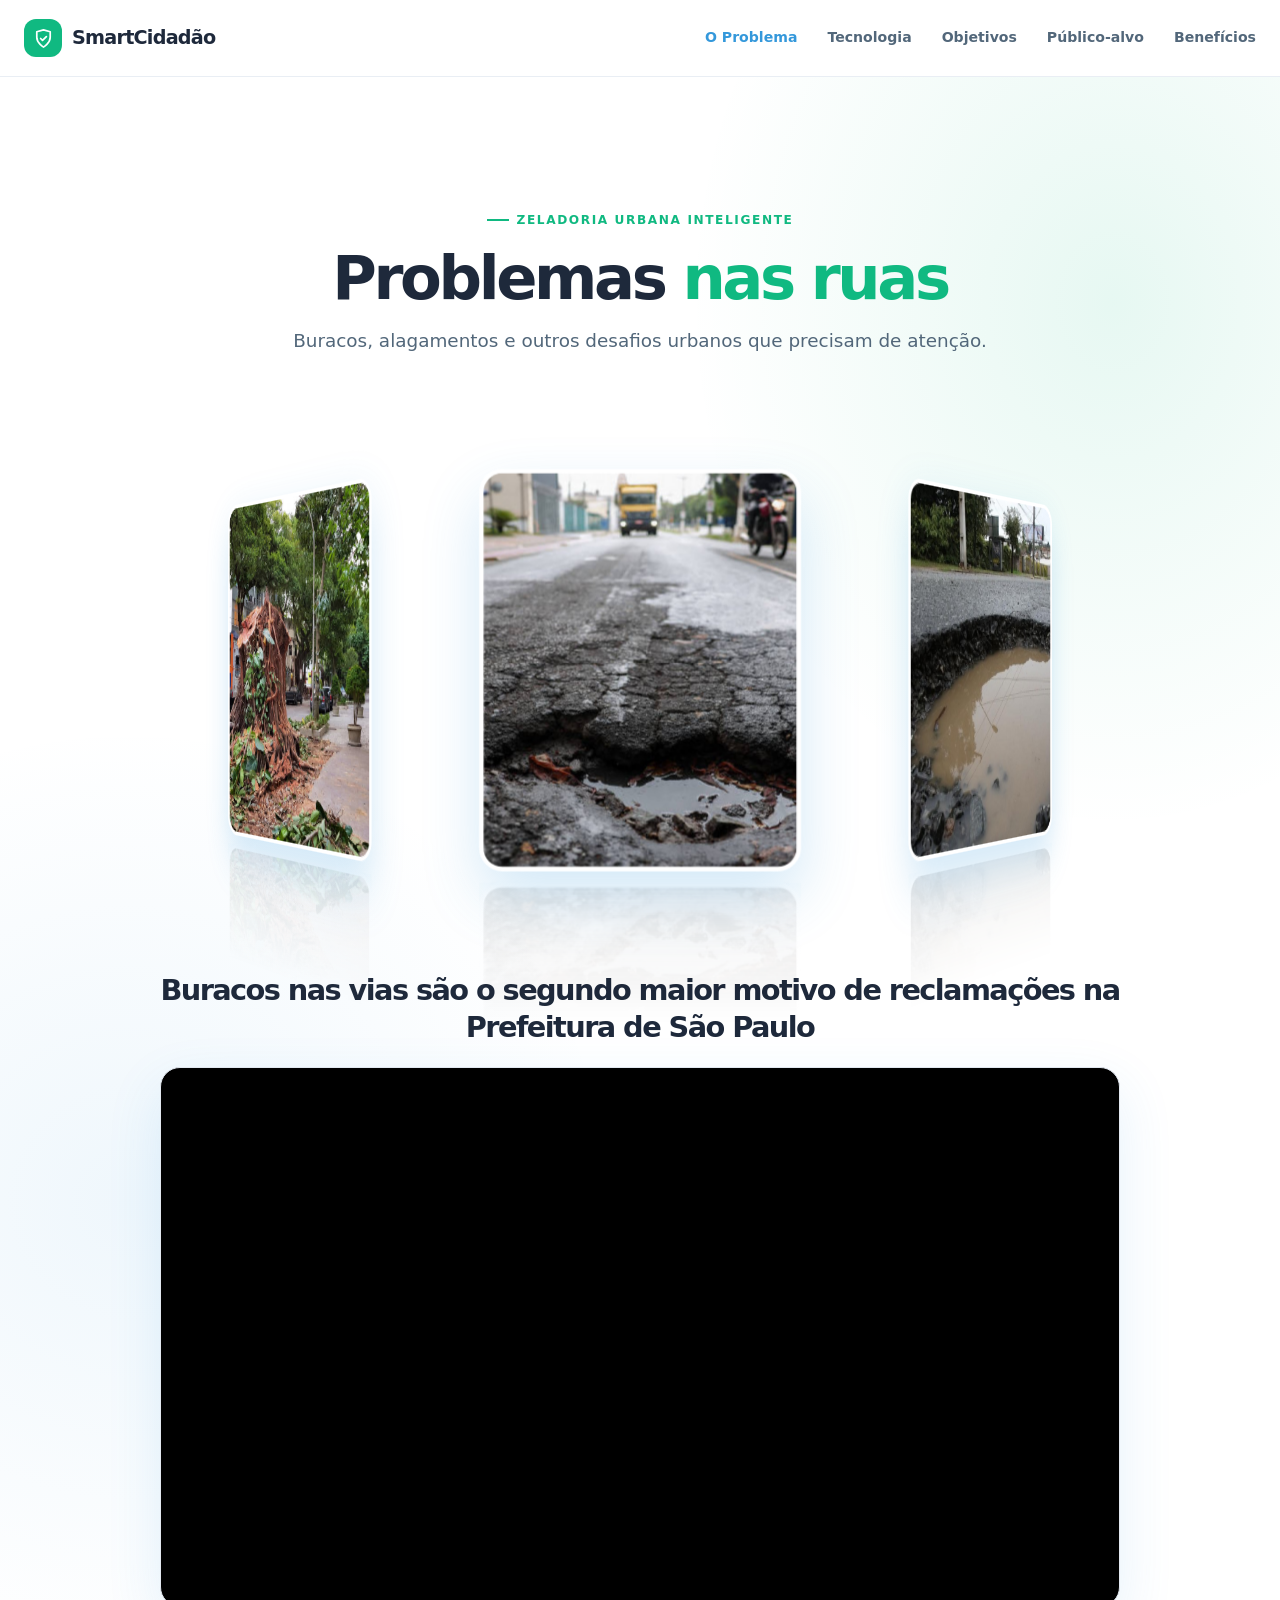
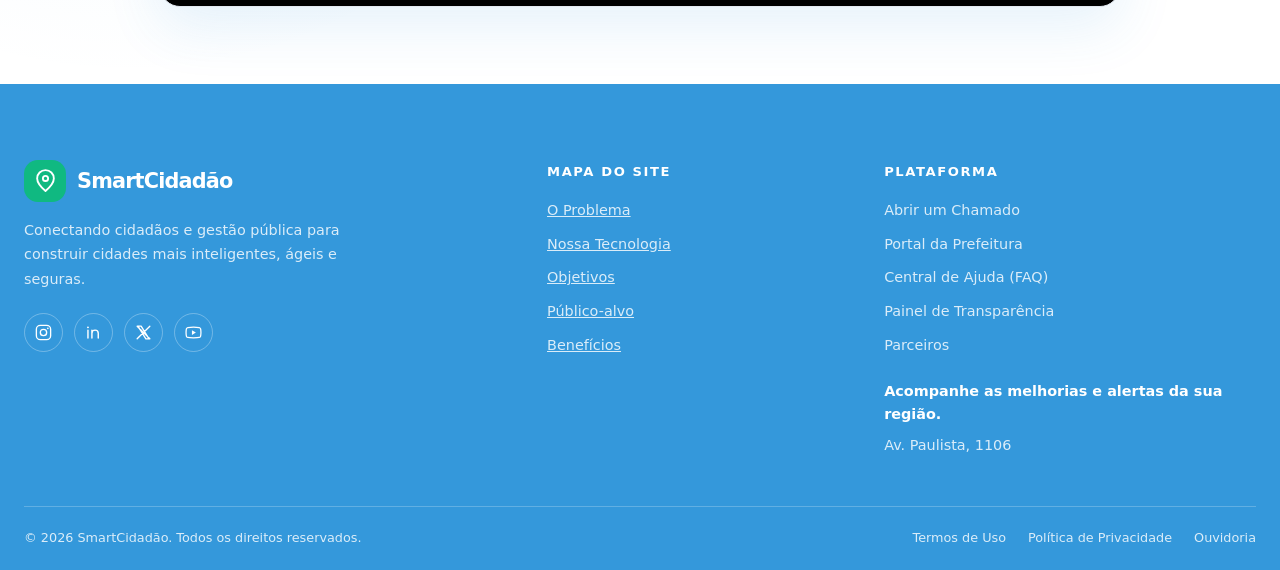
==== index.html @ c47a5353 "Prototipo inicial" ====
<!doctype html>
<html lang="pt-BR">
<head>
  <meta charset="UTF-8">
  <meta name="viewport" content="width=device-width, initial-scale=1.0">
  <title>SmartCidadão</title>
  <link rel="stylesheet" href="styles.css">
</head>
<body>

  <header class="site-header" id="top">
    <div class="container header-inner">
      <a class="brand" href="index.html">
        <span class="brand-mark" aria-hidden="true">
          <svg viewBox="0 0 24 24" fill="none">
            <path d="M12 21s7-4.1 7-10.2V5l-7-2-7 2v5.8C5 16.9 12 21 12 21Z" stroke="currentColor" stroke-width="1.8" stroke-linejoin="round"/>
            <path d="m9 12 2 2 4-4" stroke="currentColor" stroke-width="1.8" stroke-linecap="round" stroke-linejoin="round"/>
          </svg>
        </span>
        SmartCidadão
      </a>

      <nav class="main-nav" aria-label="Navegação principal">
        <a href="index.html" aria-current="page">O Problema</a>
        <a href="tecnologia.html">Tecnologia</a>
        <a href="objetivos.html">Objetivos</a>
        <a href="publico.html">Público-alvo</a>
        <a href="beneficios.html">Benefícios</a>
      </nav>
    </div>
  </header>

  <main>
    <section class="problem-section" id="problema" aria-labelledby="problem-title">
      <div class="container">

        <div class="problem-intro">
          <span class="eyebrow">Zeladoria urbana inteligente</span>
          <h1 id="problem-title">Problemas <span>nas ruas</span></h1>
          <p>Buracos, alagamentos e outros desafios urbanos que precisam de atenção.</p>
        </div>

        <div class="carousel-scene" role="region" aria-label="Carrossel de imagens de problemas urbanos">
          <div class="carousel" id="carousel-track"></div>
        </div>

        <section class="video-section" aria-labelledby="video-title">
          <h2 id="video-title">Buracos nas vias são o segundo maior motivo de reclamações na Prefeitura de São Paulo</h2>
          <div class="video-frame">
            <iframe
              src="https://www.youtube.com/embed/xuNWPSJtjss"
              title="Buracos nas vias são o segundo maior motivo de reclamações na Prefeitura de São Paulo"
              loading="lazy"
              allowfullscreen>
            </iframe>
          </div>
        </section>

      </div>
    </section>
  </main>

  <footer class="site-footer">
    <div class="container footer-container">
      <div class="footer-main">
        <section class="footer-brand" aria-labelledby="footer-brand-title">
          <div class="footer-logo" id="footer-brand-title">
            <span class="footer-logo-mark" aria-hidden="true">
              <svg viewBox="0 0 24 24" fill="none">
                <path d="M20 10c0 5.2-8 12-8 12S4 15.2 4 10a8 8 0 1 1 16 0Z" stroke="currentColor" stroke-width="1.8" stroke-linejoin="round"/>
                <circle cx="12" cy="10" r="2.5" stroke="currentColor" stroke-width="1.8"/>
              </svg>
            </span>
            <span>SmartCidadão</span>
          </div>
          <p>Conectando cidadãos e gestão pública para construir cidades mais inteligentes, ágeis e seguras.</p>
          <div class="social-links" aria-label="Redes sociais">
            <span class="social-icon" role="img" aria-label="Instagram">
              <svg viewBox="0 0 24 24" fill="none" aria-hidden="true">
                <rect x="3" y="3" width="18" height="18" rx="5" stroke="currentColor" stroke-width="1.7"/>
                <circle cx="12" cy="12" r="4" stroke="currentColor" stroke-width="1.7"/>
                <circle cx="17.5" cy="6.8" r="1" fill="currentColor"/>
              </svg>
            </span>
            <span class="social-icon" role="img" aria-label="LinkedIn">
              <svg viewBox="0 0 24 24" fill="none" aria-hidden="true">
                <path d="M5 9v10M5 5.5v.1M10 19v-6a4 4 0 0 1 8 0v6M10 9v10" stroke="currentColor" stroke-width="1.8" stroke-linecap="round"/>
                <circle cx="5" cy="5.5" r="1" fill="currentColor"/>
              </svg>
            </span>
            <span class="social-icon" role="img" aria-label="X">
              <svg viewBox="0 0 24 24" fill="none" aria-hidden="true">
                <path d="m4 4 16 16M20 4 4 20m1-16h4l10 16h-4L5 4Z" stroke="currentColor" stroke-width="1.7" stroke-linecap="round" stroke-linejoin="round"/>
              </svg>
            </span>
            <span class="social-icon" role="img" aria-label="YouTube">
              <svg viewBox="0 0 24 24" fill="none" aria-hidden="true">
                <path d="M21 7.5a2.5 2.5 0 0 0-1.8-1.8C17.6 5.3 12 5.3 12 5.3s-5.6 0-7.2.4A2.5 2.5 0 0 0 3 7.5a26 26 0 0 0-.4 4.5 26 26 0 0 0 .4 4.5 2.5 2.5 0 0 0 1.8 1.8c1.6.4 7.2.4 7.2.4s5.6 0 7.2-.4a2.5 2.5 0 0 0 1.8-1.8 26 26 0 0 0 .4-4.5 26 26 0 0 0-.4-4.5Z" stroke="currentColor" stroke-width="1.6" stroke-linejoin="round"/>
                <path d="m10 9 5 3-5 3V9Z" fill="currentColor"/>
              </svg>
            </span>
          </div>
        </section>

        <section class="footer-column" aria-labelledby="footer-map-title">
          <h2 id="footer-map-title">Mapa do site</h2>
          <ul>
            <li><a href="index.html#problema">O Problema</a></li>
            <li><a href="tecnologia.html">Nossa Tecnologia</a></li>
            <li><a href="objetivos.html">Objetivos</a></li>
            <li><a href="publico.html">Público-alvo</a></li>
            <li><a href="beneficios.html">Benefícios</a></li>
          </ul>
        </section>

        <section class="footer-column footer-resources" aria-labelledby="footer-platform-title">
          <h2 id="footer-platform-title">Plataforma</h2>
          <ul>
            <li>Abrir um Chamado</li>
            <li>Portal da Prefeitura</li>
            <li>Central de Ajuda (FAQ)</li>
            <li>Painel de Transparência</li>
            <li>Parceiros</li>
          </ul>
          <p class="footer-newsletter">Acompanhe as melhorias e alertas da sua região.</p>
          <p class="footer-address">Av. Paulista, 1106</p>
        </section>
      </div>

      <div class="footer-bottom">
        <p>© 2026 SmartCidadão. Todos os direitos reservados.</p>
        <div class="footer-legal" aria-label="Informações legais">
          <span>Termos de Uso</span>
          <span>Política de Privacidade</span>
          <span>Ouvidoria</span>
        </div>
      </div>
    </div>
  </footer>

  <script src="script.js" defer></script>
</body>
</html>
---- styles.css ----
:root {
  color-scheme: light;
  --ink: #1e293b;
  --muted: #52677a;
  --primary: #3498db;
  --primary-soft: #f8fafc;
  --accent: #10b981;
  --line: #e2e8f0;
  --white: #ffffff;
  --shadow: 0 20px 55px rgb(52 152 219 / 12%);
  --radius: 24px;
  font-family: Inter, ui-sans-serif, system-ui, -apple-system, BlinkMacSystemFont, "Segoe UI", sans-serif;
  scroll-behavior: smooth;
}

* { box-sizing: border-box; }

body {
  margin: 0;
  background: var(--white);
  color: var(--ink);
  line-height: 1.65;
}

a { color: inherit; }

.container {
  width: min(1280px, calc(100% - 48px));
  margin-inline: auto;
}

/* ---------- Header ---------- */

.site-header {
  position: sticky;
  z-index: 5;
  top: 0;
  border-bottom: 1px solid rgb(226 232 240 / 75%);
  background: rgb(255 255 255 / 92%);
  backdrop-filter: blur(14px);
}

.header-inner {
  min-height: 76px;
  display: flex;
  align-items: center;
  justify-content: space-between;
  gap: 24px;
}

.brand {
  display: inline-flex;
  align-items: center;
  gap: 10px;
  color: var(--ink);
  font-size: 1.2rem;
  font-weight: 800;
  letter-spacing: -.04em;
  text-decoration: none;
}

.brand-mark {
  display: grid;
  width: 38px;
  height: 38px;
  place-items: center;
  border-radius: 12px;
  background: #10b981;
  color: var(--white);
}

.brand-mark svg { width: 23px; height: 23px; }

.main-nav {
  display: flex;
  align-items: center;
  gap: clamp(14px, 2.4vw, 30px);
}

.main-nav a {
  color: var(--muted);
  font-size: .88rem;
  font-weight: 650;
  text-decoration: none;
  transition: color .2s ease;
}

.main-nav a:hover,
.main-nav a:focus-visible { color: var(--accent); }

.main-nav a[aria-current="page"] { color: var(--primary); }

main section { scroll-margin-top: 92px; }

/* ---------- Seção: O Problema ---------- */

.problem-section {
  padding: clamp(72px, 10vw, 126px) 0 clamp(48px, 6vw, 80px);
  overflow: hidden;
  background:
    radial-gradient(ellipse at 87% 14%, rgb(16 185 129 / 10%), transparent 27%),
    radial-gradient(ellipse at 10% 70%, rgb(52 152 219 / 8%), transparent 30%),
    var(--white);
}

.problem-intro {
  max-width: 760px;
  margin: 0 auto clamp(30px, 5vw, 54px);
  text-align: center;
}

.problem-intro .eyebrow { justify-content: center; }

.problem-intro h1 { margin-bottom: 14px; }

.problem-intro p {
  margin: 0;
  color: var(--muted);
  font-size: clamp(1rem, 2vw, 1.15rem);
}

.eyebrow {
  display: inline-flex;
  align-items: center;
  gap: 8px;
  margin: 0 0 16px;
  color: var(--accent);
  font-size: .76rem;
  font-weight: 800;
  letter-spacing: .13em;
  text-transform: uppercase;
}

.eyebrow::before {
  width: 22px;
  height: 2px;
  background: currentColor;
  content: "";
}

h1, h2, p { margin-top: 0; }

h1, h2 {
  margin-bottom: 18px;
  font-size: clamp(2.2rem, 5vw, 3.8rem);
  line-height: 1.08;
  letter-spacing: -.055em;
}

h1 span { color: var(--accent); }

.section-copy {
  max-width: 470px;
  color: var(--muted);
  font-size: 1.04rem;
}

.section-copy p { margin-bottom: 15px; }
.section-copy p:last-child { margin-bottom: 0; }

/* ---------- Carrossel 3D ---------- */

.carousel-scene {
  --carousel-radius: clamp(112px, 30vw, 380px);
  position: relative;
  width: min(100%, 1200px);
  height: clamp(330px, 48vw, 520px);
  margin-inline: auto;
  perspective: 1200px;
}

.carousel {
  position: absolute;
  inset: 0;
  transform-style: preserve-3d;
  animation: rotate-carousel 32s infinite linear;
}

.carousel-image {
  position: absolute;
  top: 50%;
  left: 50%;
  width: clamp(135px, 21vw, 220px);
  aspect-ratio: 4 / 5;
  border: 3px solid var(--white);
  border-radius: 16px;
  background: var(--primary-soft);
  box-shadow: 0 18px 40px rgb(52 152 219 / 22%);
  object-fit: cover;
  transform: translate(-50%, -50%) rotateY(var(--angle)) translateZ(var(--carousel-radius));
  backface-visibility: hidden;
  -webkit-box-reflect: below 8px linear-gradient(transparent 65%, rgb(52 152 219 / 12%));
}

@keyframes rotate-carousel {
  from { transform: rotateY(0deg); }
  to { transform: rotateY(360deg); }
}

.carousel-controls {
  display: flex;
  align-items: center;
  justify-content: space-between;
  gap: 14px;
  padding: 14px 5px 2px;
}

.carousel-controls button {
  display: inline-flex;
  min-height: 44px;
  align-items: center;
  justify-content: center;
  gap: 8px;
  padding: 9px 14px;
  border: 1px solid var(--line);
  border-radius: 12px;
  background: var(--white);
  color: var(--ink);
  cursor: pointer;
  font: inherit;
  font-size: .88rem;
  font-weight: 700;
  transition: border-color .2s ease, background .2s ease, transform .2s ease;
}

.carousel-controls button:hover {
  transform: translateY(-1px);
  border-color: var(--accent);
  background: var(--primary-soft);
}

.carousel-controls button:focus-visible,
a:focus-visible {
  outline: 3px solid var(--accent);
  outline-offset: 3px;
}

.carousel-controls svg { width: 18px; height: 18px; }

.slide-count {
  color: var(--muted);
  font-size: .85rem;
  font-variant-numeric: tabular-nums;
}

/* ---------- Vídeo ---------- */

.video-section {
  width: min(100%, 960px);
  margin: clamp(18px, 4vw, 42px) auto 0;
}

.video-section h2 {
  margin-bottom: 20px;
  font-size: clamp(1.25rem, 2.8vw, 1.8rem);
  line-height: 1.3;
  text-align: center;
}

.video-frame {
  overflow: hidden;
  border: 1px solid var(--line);
  border-radius: 20px;
  background: #000;
  box-shadow: var(--shadow);
  aspect-ratio: 16 / 9;
}

.video-frame iframe {
  display: block;
  width: 100%;
  height: 100%;
  border: 0;
}

/* ---------- Seções de conteúdo ---------- */

.content-section {
  padding: clamp(76px, 9vw, 112px) 0;
}

.content-section.soft { background: var(--primary-soft); }

.section-layout {
  display: grid;
  grid-template-columns: 170px minmax(0, 1fr);
  align-items: center;
  gap: clamp(30px, 7vw, 88px);
  max-width: 930px;
  margin-inline: auto;
}

.section-icon {
  display: grid;
  width: 132px;
  height: 132px;
  place-items: center;
  border: 1px solid rgb(52 152 219 / 15%);
  border-radius: 36px;
  background: rgb(255 255 255 / 82%);
  color: var(--primary);
  box-shadow: 0 14px 35px rgb(52 152 219 / 8%);
}

.soft .section-icon { background: var(--white); }

.section-icon svg { width: 58px; height: 58px; }

.content-section h1,
.content-section h2 {
  margin-bottom: 14px;
  font-size: clamp(1.9rem, 4vw, 2.8rem);
}

.content-section .section-copy { max-width: 690px; }

.tech-list {
  display: flex;
  flex-wrap: wrap;
  gap: 10px;
  margin-top: 23px;
}

.tech-item {
  display: inline-flex;
  align-items: center;
  gap: 9px;
  padding: 8px 13px;
  border: 1px solid rgb(52 152 219 / 15%);
  border-radius: 999px;
  background: rgb(248 250 252 / 90%);
  color: var(--ink);
  font-size: .86rem;
  font-weight: 700;
}

.tech-item svg { width: 19px; height: 19px; color: var(--accent); }

/* ---------- Rodapé ---------- */

.site-footer {
  padding: clamp(48px, 7vw, 76px) 0 22px;
  background: var(--primary);
  color: rgb(255 255 255 / 82%);
  font-size: .9rem;
}

.footer-main {
  display: grid;
  grid-template-columns: minmax(0, 1.2fr) minmax(140px, .7fr) minmax(220px, 1fr);
  gap: clamp(32px, 6vw, 84px);
  padding-bottom: 48px;
}

.footer-logo {
  display: inline-flex;
  align-items: center;
  gap: 11px;
  margin-bottom: 16px;
  color: var(--white);
  font-size: 1.3rem;
  font-weight: 800;
  letter-spacing: -.04em;
  text-decoration: none;
}

.footer-logo-mark {
  display: grid;
  width: 42px;
  height: 42px;
  place-items: center;
  border-radius: 14px;
  background: var(--accent);
  color: var(--white);
}

.footer-logo-mark svg { width: 25px; height: 25px; }

.footer-brand > p {
  max-width: 340px;
  margin-bottom: 22px;
  line-height: 1.7;
}

.social-links {
  display: flex;
  align-items: center;
  gap: 11px;
}

.social-icon {
  display: grid;
  width: 39px;
  height: 39px;
  place-items: center;
  border: 1px solid rgb(255 255 255 / 30%);
  border-radius: 50%;
  color: var(--white);
}

.social-icon svg { width: 19px; height: 19px; }

.footer-column h2 {
  margin: 5px 0 20px;
  color: var(--white);
  font-size: .82rem;
  font-weight: 800;
  letter-spacing: .12em;
  text-transform: uppercase;
}

.footer-column ul {
  display: grid;
  gap: 10px;
  margin: 0;
  padding: 0;
  list-style: none;
}

.footer-column li { color: inherit; }

.footer-newsletter {
  margin: 22px 0 7px;
  color: var(--white);
  font-weight: 650;
}

.footer-address {
  margin-top: 5px;
  margin-bottom: 0;
  color: rgb(255 255 255 / 82%);
}

.footer-bottom {
  display: flex;
  align-items: center;
  justify-content: space-between;
  gap: 20px;
  padding-top: 20px;
  border-top: 1px solid rgb(255 255 255 / 22%);
  font-size: .8rem;
}

.footer-bottom p { margin: 0; }

.footer-legal {
  display: flex;
  flex-wrap: wrap;
  gap: 10px 22px;
}

/* ---------- Responsivo ---------- */

@media (max-width: 760px) {
  .container { width: min(100% - 36px, 560px); }
  .header-inner { min-height: 68px; }
  .main-nav { gap: 13px; overflow-x: auto; }
  .main-nav a { font-size: .76rem; white-space: nowrap; }
  .problem-section { padding-top: 72px; }
  .section-layout { grid-template-columns: 1fr; gap: 23px; }
  .section-icon { width: 86px; height: 86px; border-radius: 25px; }
  .section-icon svg { width: 42px; height: 42px; }
  .footer-main { grid-template-columns: 1fr 1fr; gap: 36px 28px; }
  .footer-brand { grid-column: 1 / -1; }
  .footer-bottom { align-items: flex-start; flex-direction: column; }
}

@media (max-width: 420px) {
  .container { width: calc(100% - 28px); }
  .header-inner { align-items: flex-start; flex-direction: column; gap: 8px; padding: 12px 0; }
  .main-nav { width: 100%; padding-bottom: 2px; }
  main section { scroll-margin-top: 112px; }
  .carousel-scene { --carousel-radius: clamp(105px, 30vw, 145px); }
  .carousel-image { width: clamp(130px, 38vw, 150px); border-radius: 13px; }
  .footer-main { grid-template-columns: 1fr; gap: 30px; }
  .footer-brand { grid-column: auto; }
  .footer-legal { flex-direction: column; gap: 9px; }
}

@media (prefers-reduced-motion: reduce) {
  *, *::before, *::after {
    scroll-behavior: auto !important;
    transition-duration: .01ms !important;
  }

  .carousel { animation: none; }
}
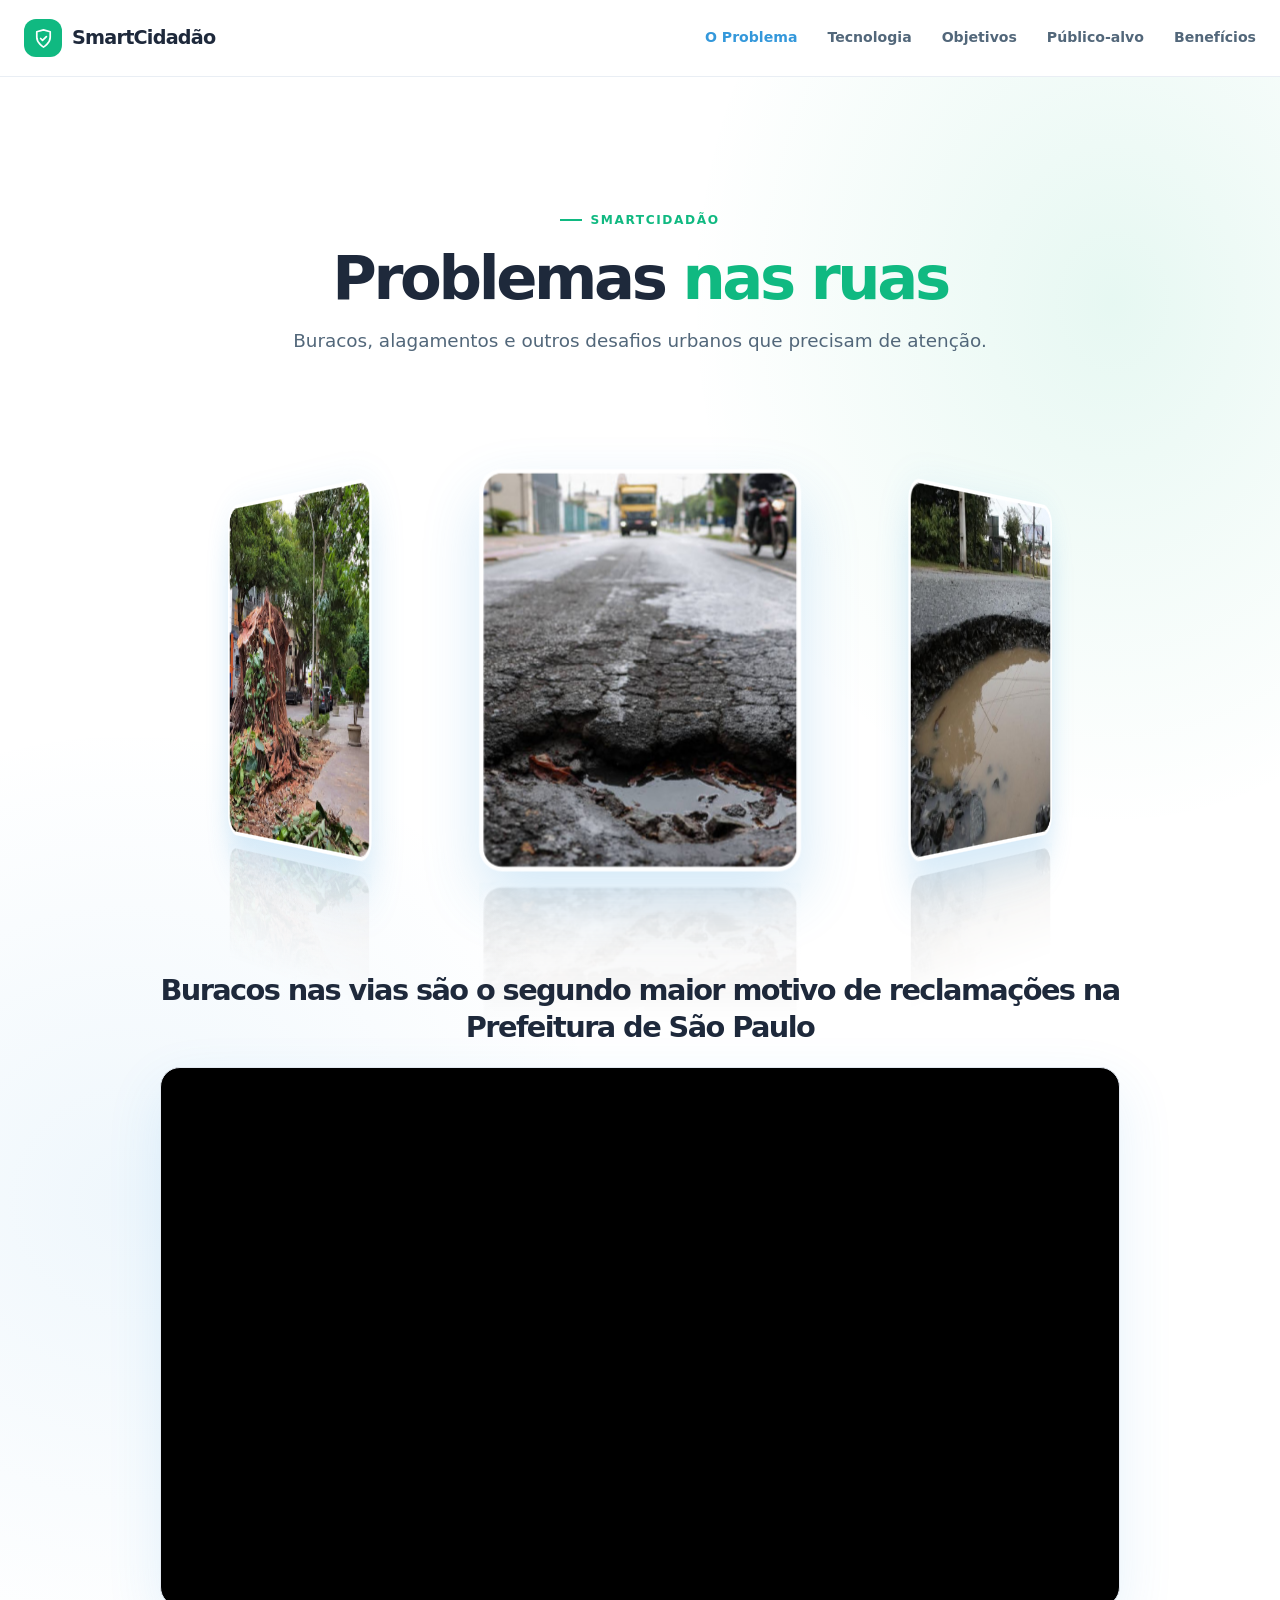
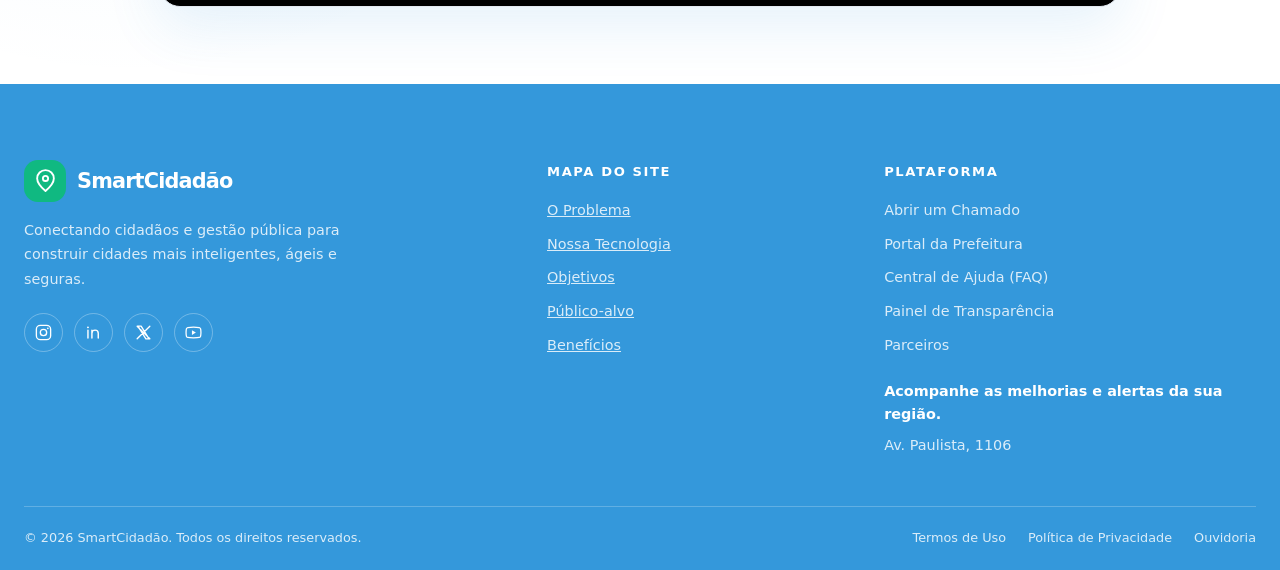
==== commit a2903fd7: "Alteração do nome do projeto" ====
--- a/index.html
+++ b/index.html
@@ -35,7 +35,7 @@
       <div class="container">
 
         <div class="problem-intro">
-          <span class="eyebrow">Zeladoria urbana inteligente</span>
+          <span class="eyebrow">SmartCidadão</span>
           <h1 id="problem-title">Problemas <span>nas ruas</span></h1>
           <p>Buracos, alagamentos e outros desafios urbanos que precisam de atenção.</p>
         </div>
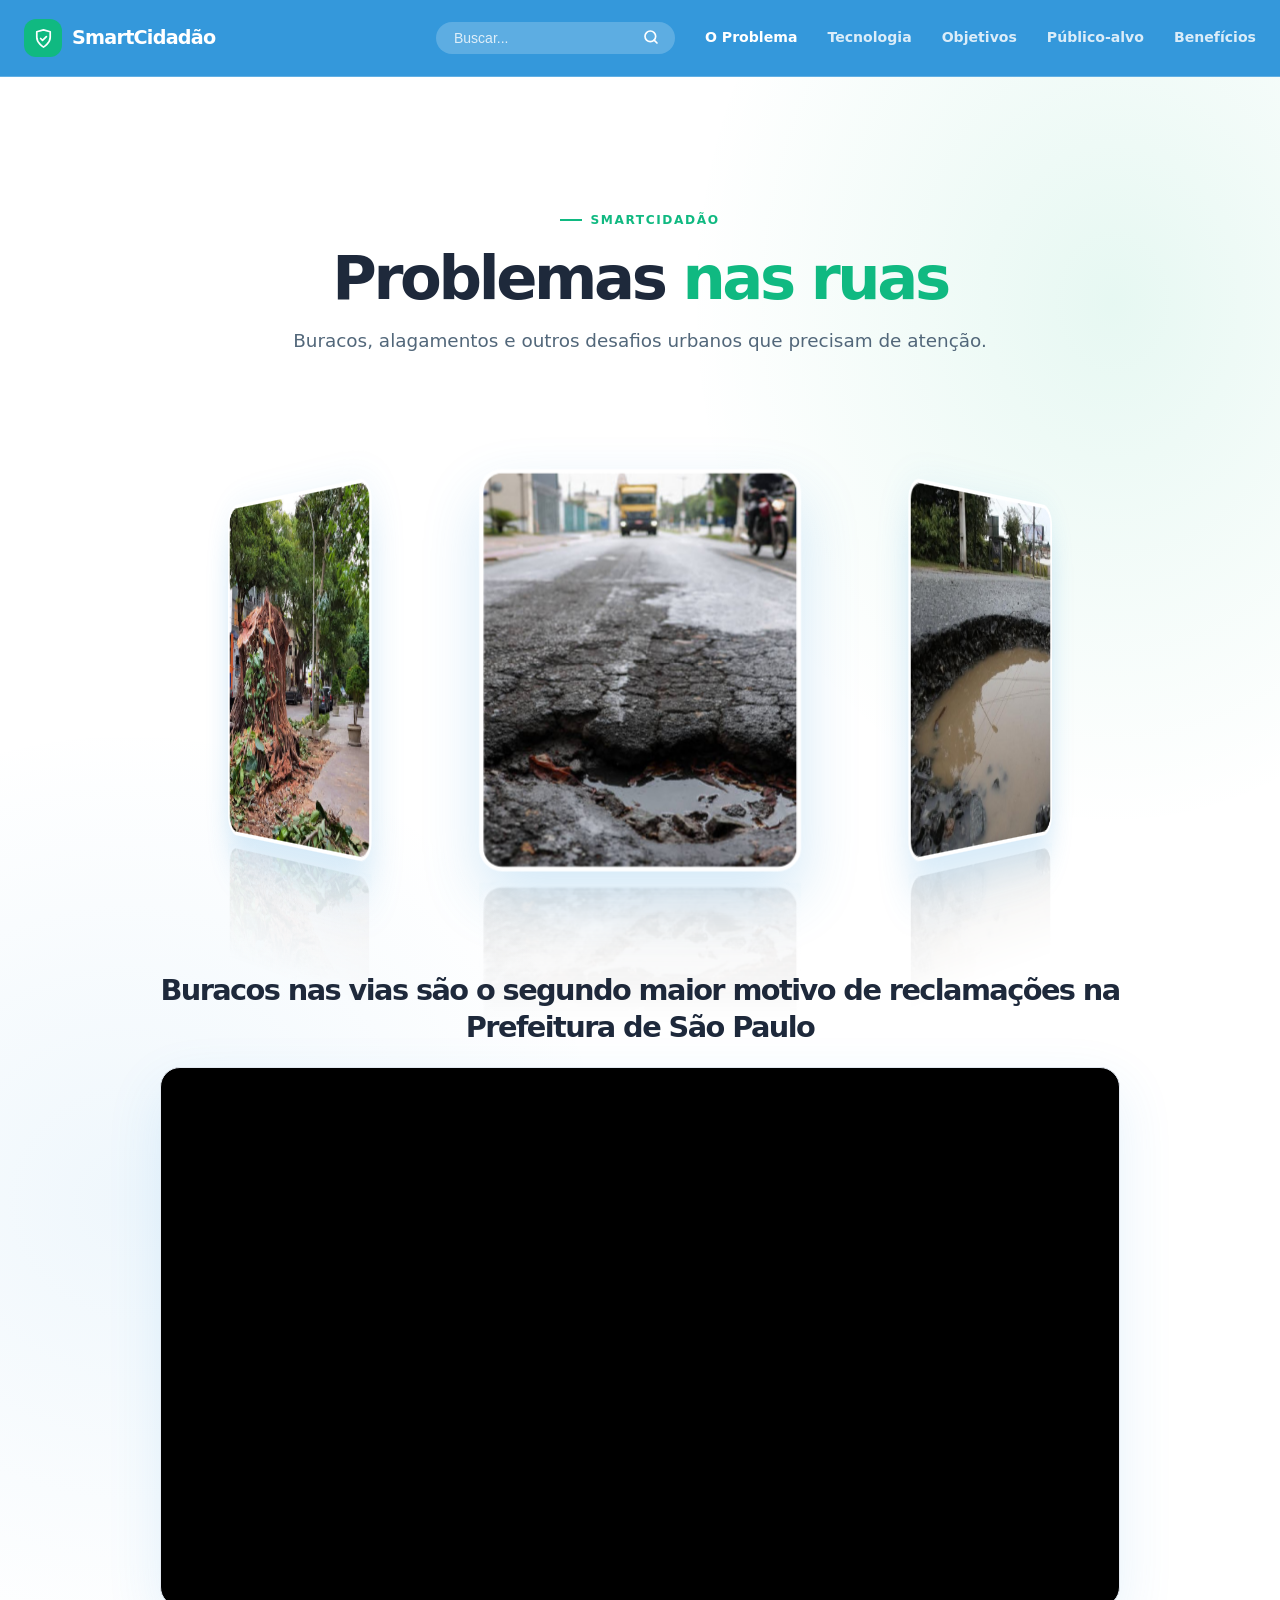
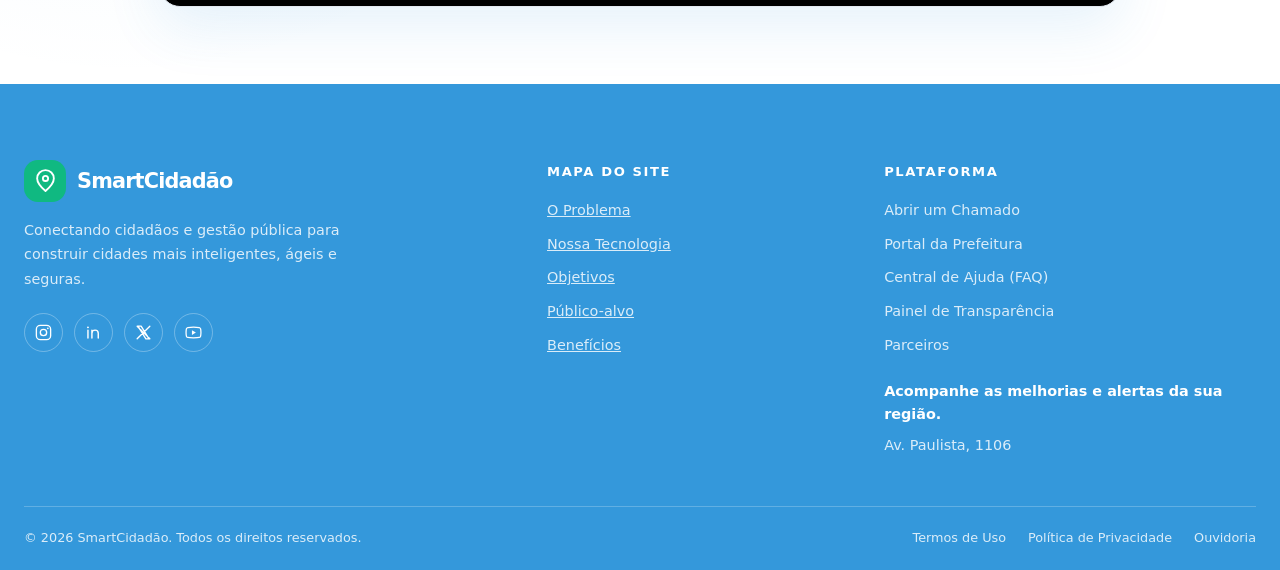
==== commit fce7b795: "Adicionando barra de pesquisa funcional a landing page" ====
--- a/index.html
+++ b/index.html
@@ -20,13 +20,26 @@
         SmartCidadão
       </a>
 
-      <nav class="main-nav" aria-label="Navegação principal">
-        <a href="index.html" aria-current="page">O Problema</a>
-        <a href="tecnologia.html">Tecnologia</a>
-        <a href="objetivos.html">Objetivos</a>
-        <a href="publico.html">Público-alvo</a>
-        <a href="beneficios.html">Benefícios</a>
-      </nav>
+    <nav class="main-nav" aria-label="Navegação principal">
+      <!-- Barra de pesquisa -->
+      <form class="caixa-busca">
+        <input type="text" id="input-busca" placeholder="Buscar..." aria-label="Pesquisar">
+        <button type="submit" aria-label="Pesquisar">
+          <svg width="16" height="16" viewBox="0 0 24 24" fill="none" stroke="#ffffff" stroke-width="2.5" stroke-linecap="round" stroke-linejoin="round">
+            <circle cx="11" cy="11" r="8"></circle>
+            <line x1="21" y1="21" x2="16.65" y2="16.65"></line>
+          </svg>
+        </button>
+      </form>
+
+      <!-- Links do menu -->
+      <a href="index.html" aria-current="page">O Problema</a>
+      <a href="tecnologia.html">Tecnologia</a>
+      <a href="objetivos.html">Objetivos</a>
+      <a href="publico.html">Público-alvo</a>
+      <a href="beneficios.html">Benefícios</a>
+    </nav>
+
     </div>
   </header>
 
@@ -139,5 +152,27 @@
   </footer>
 
   <script src="script.js" defer></script>
+
+  <script>
+  document.querySelector('.caixa-busca').addEventListener('submit', function(e) {
+    e.preventDefault();
+    const termo = document.getElementById('input-busca').value.toLowerCase().trim();
+    
+    if (termo.includes('problema') || termo.includes('inicio') || termo.includes('início')) {
+      window.location.href = 'index.html';
+    } else if (termo.includes('tecnologia')) {
+      window.location.href = 'tecnologia.html';
+    } else if (termo.includes('objetivo')) {
+      window.location.href = 'objetivos.html';
+    } else if (termo.includes('público') || termo.includes('publico')) {
+      window.location.href = 'publico.html';
+    } else if (termo.includes('benefício') || termo.includes('beneficio')) {
+      window.location.href = 'beneficios.html';
+    } else {
+      alert('Página não encontrada. Tente buscar por: Problema, Tecnologia, Objetivos, Público-alvo ou Benefícios.');
+    }
+  });
+</script>
+
 </body>
 </html>
--- a/styles.css
+++ b/styles.css
@@ -35,8 +35,8 @@
   position: sticky;
   z-index: 5;
   top: 0;
-  border-bottom: 1px solid rgb(226 232 240 / 75%);
-  background: rgb(255 255 255 / 92%);
+  border-bottom: 1px solid rgb(255 255 255 / 22%);
+  background: var(--primary);
   backdrop-filter: blur(14px);
 }
 
@@ -52,7 +52,7 @@
   display: inline-flex;
   align-items: center;
   gap: 10px;
-  color: var(--ink);
+  color: var(--white);
   font-size: 1.2rem;
   font-weight: 800;
   letter-spacing: -.04em;
@@ -78,7 +78,7 @@
 }
 
 .main-nav a {
-  color: var(--muted);
+  color: rgb(255 255 255 / 82%);
   font-size: .88rem;
   font-weight: 650;
   text-decoration: none;
@@ -88,7 +88,7 @@
 .main-nav a:hover,
 .main-nav a:focus-visible { color: var(--accent); }
 
-.main-nav a[aria-current="page"] { color: var(--primary); }
+.main-nav a[aria-current="page"] { color: var(--white); }
 
 main section { scroll-margin-top: 92px; }
 
@@ -484,4 +484,41 @@
   }
 
   .carousel { animation: none; }
+}
+
+/* Garante alinhamento dos itens no menu */
+.menu-navegacao {
+  display: flex;
+  align-items: center;
+  gap: 15px; /* Espaçamento entre os elementos */
+}
+
+/* Estilo do campo de pesquisa */
+
+.caixa-busca {
+  display: flex;
+  align-items: center;
+  background-color: rgba(255, 255, 255, 0.2); /* Fundo sutil transparente */
+  border-radius: 20px;
+  padding: 4px 10px;
+}
+
+.caixa-busca input {
+  border: none;
+  background: transparent;
+  outline: none;
+  color: #ffffff;
+  font-size: 14px;
+  padding: 4px 8px;
+}
+
+.caixa-busca input::placeholder {
+  color: rgba(255, 255, 255, 0.8);
+}
+
+.caixa-busca button {
+  background: none;
+  border: none;
+  cursor: pointer;
+  color: #ffffff;
 }
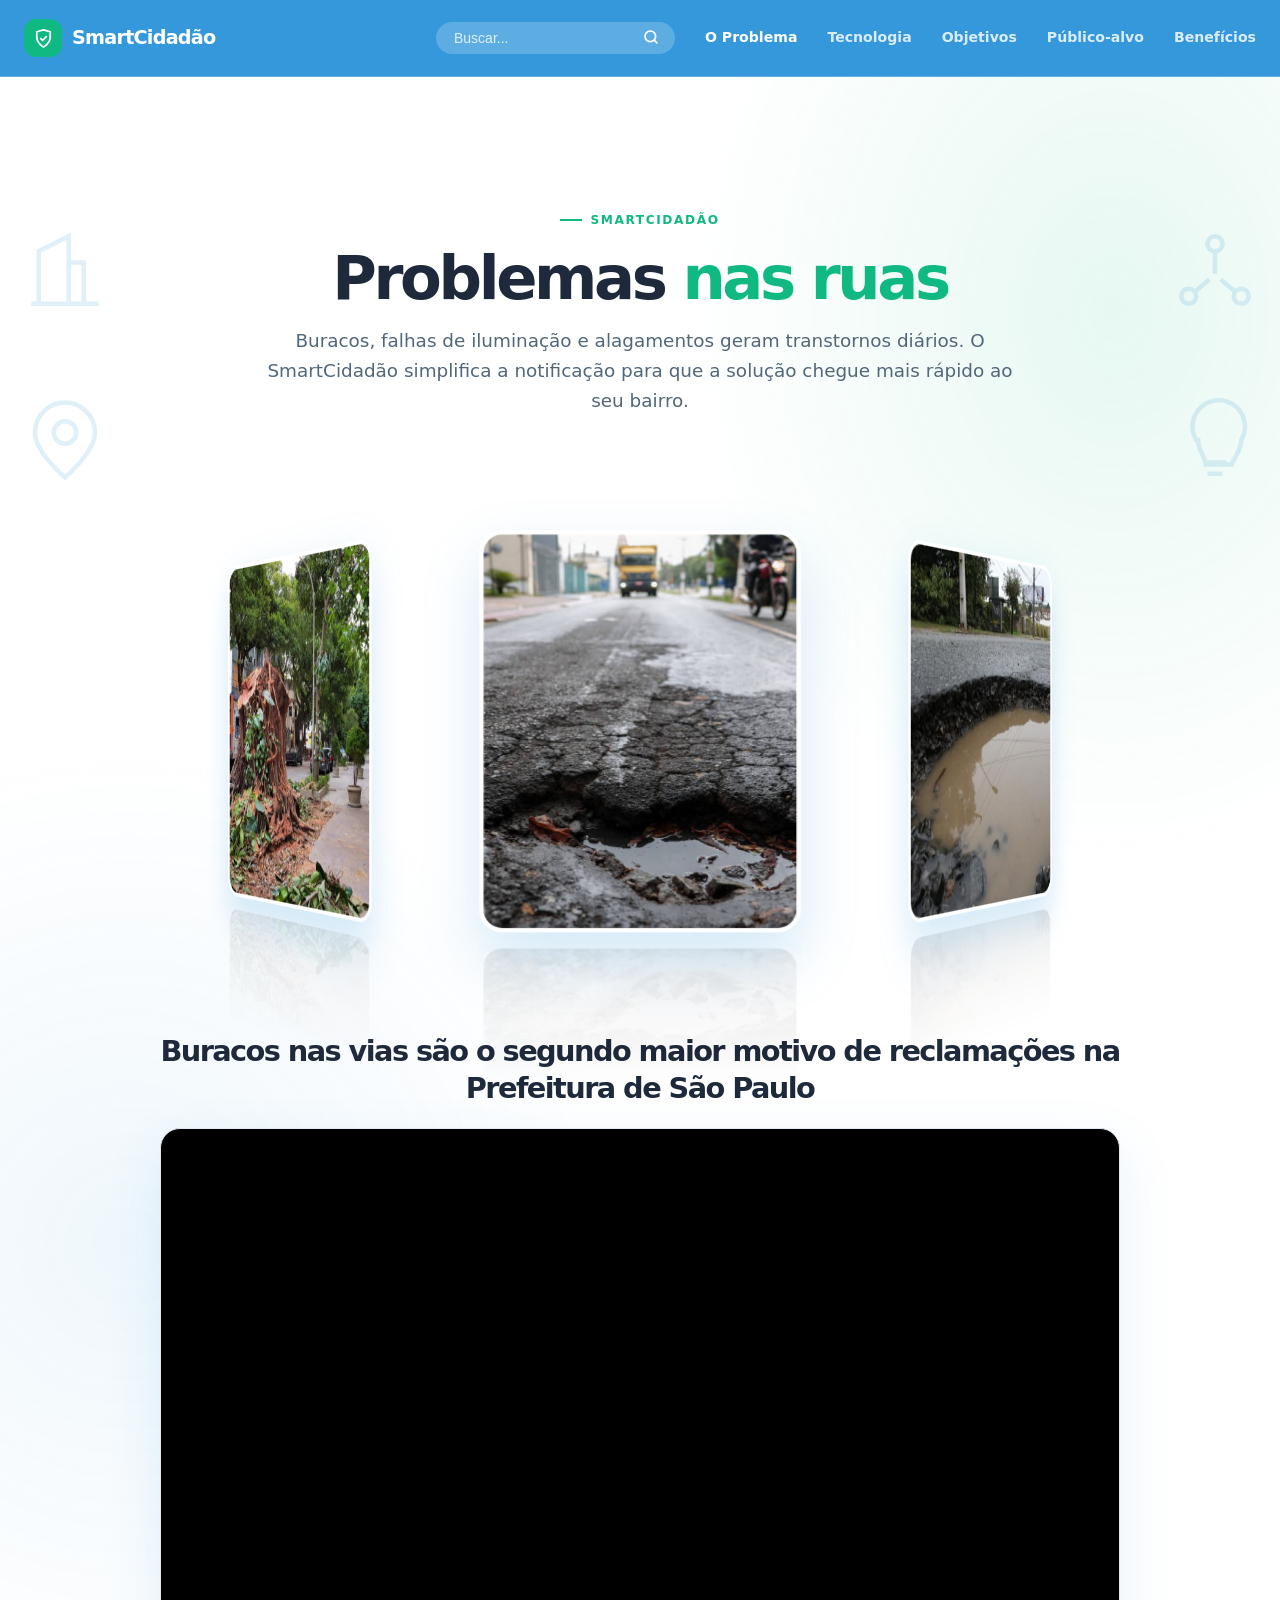
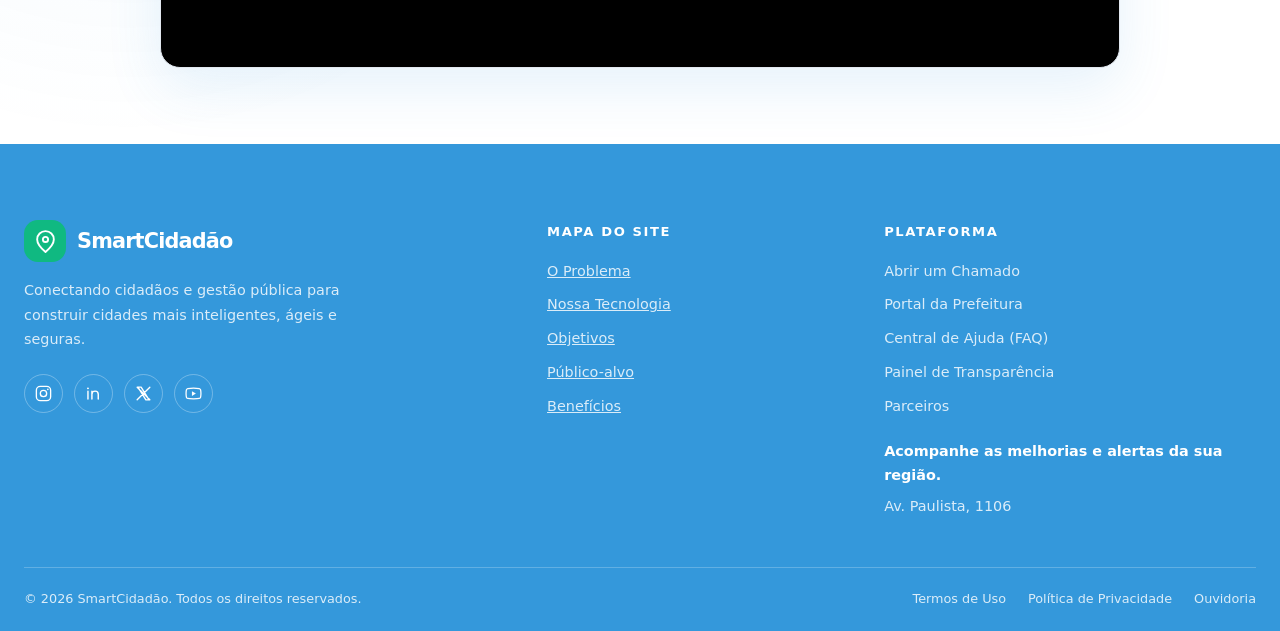
==== commit bd6cf599: "Pequeno ajustes adicionados" ====
--- a/index.html
+++ b/index.html
@@ -50,7 +50,7 @@
         <div class="problem-intro">
           <span class="eyebrow">SmartCidadão</span>
           <h1 id="problem-title">Problemas <span>nas ruas</span></h1>
-          <p>Buracos, alagamentos e outros desafios urbanos que precisam de atenção.</p>
+          <p>Buracos, falhas de iluminação e alagamentos geram transtornos diários. O SmartCidadão simplifica a notificação para que a solução chegue mais rápido ao seu bairro.</p>
         </div>
 
         <div class="carousel-scene" role="region" aria-label="Carrossel de imagens de problemas urbanos">
@@ -174,5 +174,33 @@
   });
 </script>
 
+
+<!-- Elementos de fundo urbano para as laterais -->
+<div class="fundo-urbano-lateral esquerda" aria-hidden="true">
+  <!-- Ícone de Cidade / Prédios -->
+  <svg viewBox="0 0 24 24" fill="none" stroke="currentColor" stroke-width="1.2">
+    <path d="M3 21h18M5 21V7l8-4v18M13 10h4v11M9 9h.01M9 12h.01M9 15h.01M9 18h.01M16 13h.01M16 16h.01"></path>
+  </svg>
+  <!-- Ícone de Pino de Localização / Mapa -->
+  <svg viewBox="0 0 24 24" fill="none" stroke="currentColor" stroke-width="1.2">
+    <path d="M12 2a8 8 0 0 0-8 8c0 5.25 8 12 8 12s8-6.75 8-12a8 8 0 0 0-8-8z"></path>
+    <circle cx="12" cy="10" r="3"></circle>
+  </svg>
+</div>
+
+<div class="fundo-urbano-lateral direita" aria-hidden="true">
+  <!-- Ícone de Conectividade / Rede Urbana -->
+  <svg viewBox="0 0 24 24" fill="none" stroke="currentColor" stroke-width="1.2">
+    <circle cx="12" cy="5" r="2"></circle>
+    <circle cx="5" cy="19" r="2"></circle>
+    <circle cx="19" cy="19" r="2"></circle>
+    <path d="M12 7v6M7 17.5l3.5-3M17 17.5l-3.5-3"></path>
+  </svg>
+  <!-- Ícone de Iluminação / Lâmpada Urbana -->
+  <svg viewBox="0 0 24 24" fill="none" stroke="currentColor" stroke-width="1.2">
+    <path d="M9 18h6m-5 3h4m-7-9a7 7 0 1 1 12 0c0 3-2 4.5-2.5 6.5h-7C9.5 16.5 7.5 15 7.5 12z"></path>
+  </svg>
+</div>
+
 </body>
 </html>
--- a/styles.css
+++ b/styles.css
@@ -521,4 +521,40 @@
   border: none;
   cursor: pointer;
   color: #ffffff;
-}+}
+
+/* melhorando o fundo */
+
+/* Posicionamento fixo nas margens laterais */
+.fundo-urbano-lateral {
+  position: fixed;
+  top: 25%;
+  display: flex;
+  flex-direction: column;
+  gap: 80px;
+  color: #0284c7; /* Tom azul alinhado com o SmartCidadão */
+  opacity: 0.12;  /* Transparência sutil para não distrair */
+  pointer-events: none; /* Não interfere nos cliques da página */
+  z-index: 0;
+}
+
+.fundo-urbano-lateral.esquerda {
+  left: 20px;
+}
+
+.fundo-urbano-lateral.direita {
+  right: 20px;
+}
+
+/* Tamanho dos ícones */
+.fundo-urbano-lateral svg {
+  width: 90px;
+  height: 90px;
+}
+
+/* Ocultar em ecrãs pequenos (telemóveis) para não sobrepor o texto */
+@media (max-width: 1024px) {
+  .fundo-urbano-lateral {
+    display: none;
+  }
+}
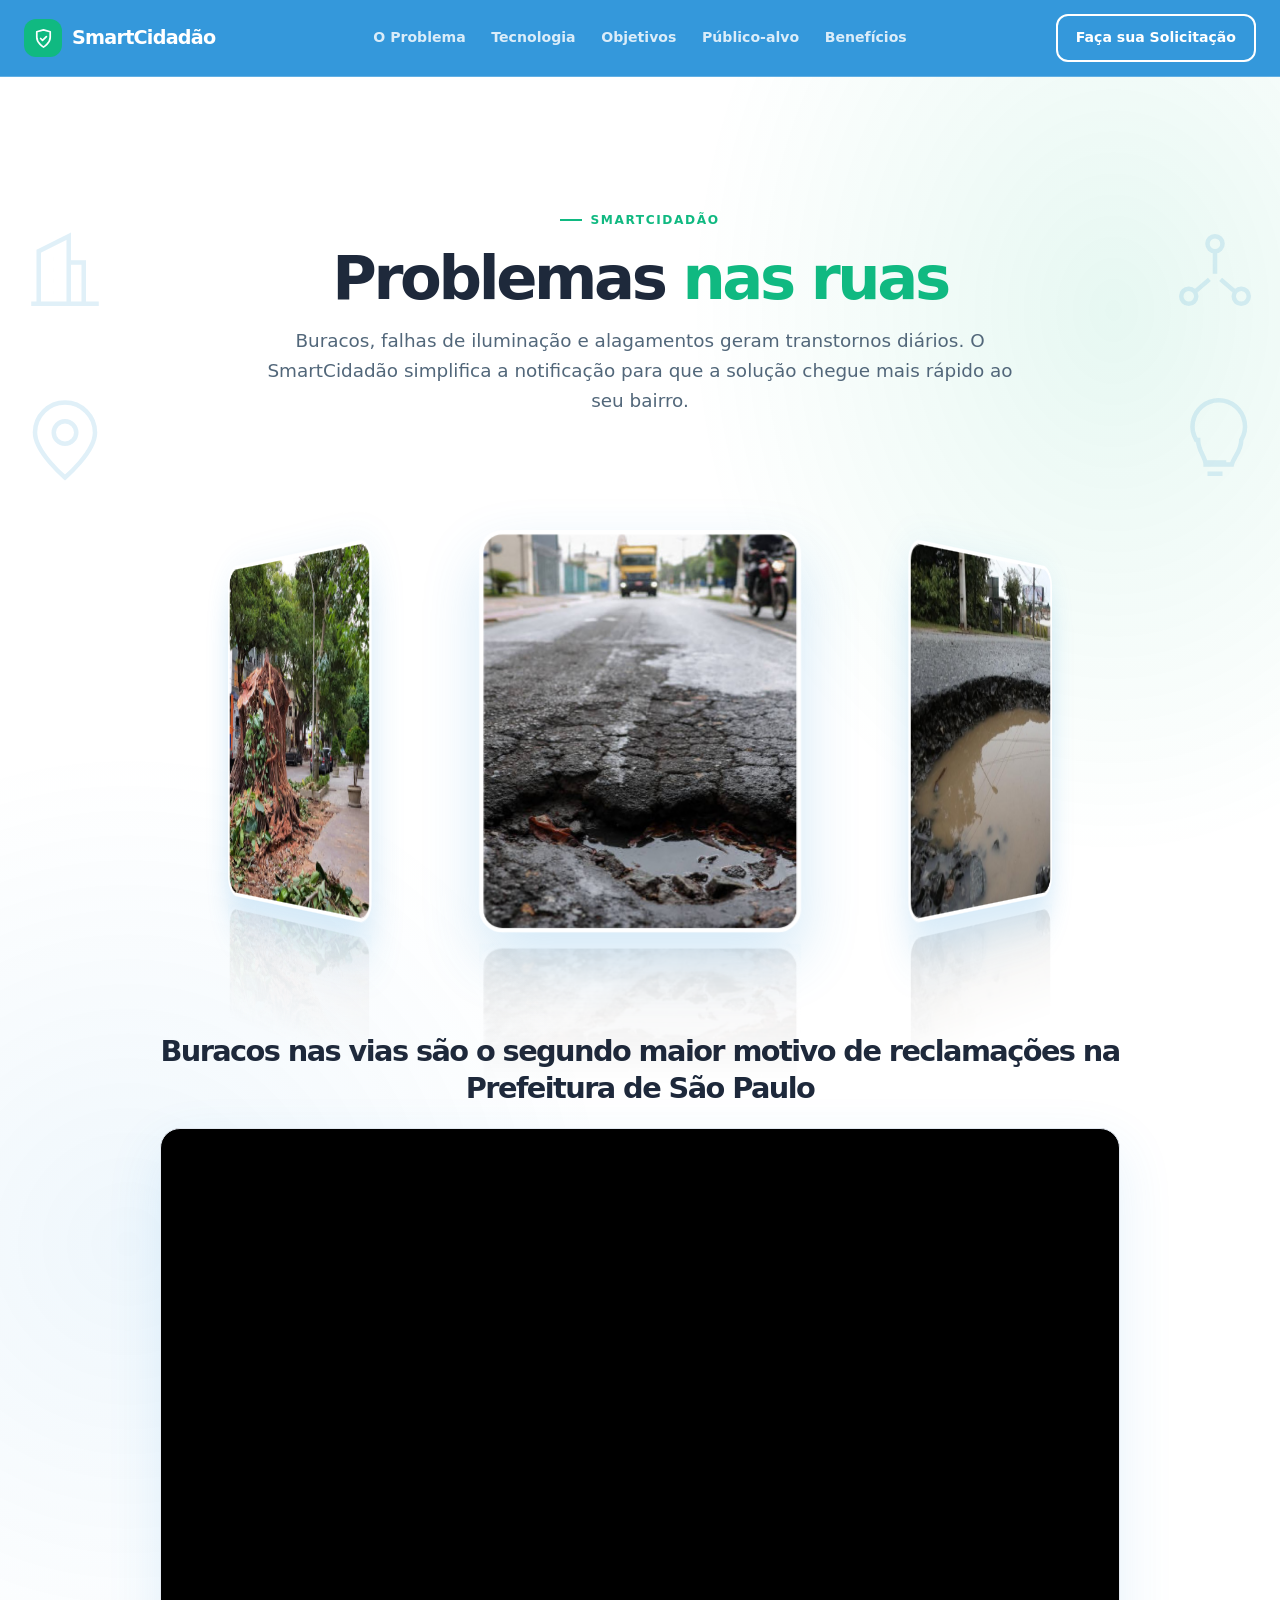
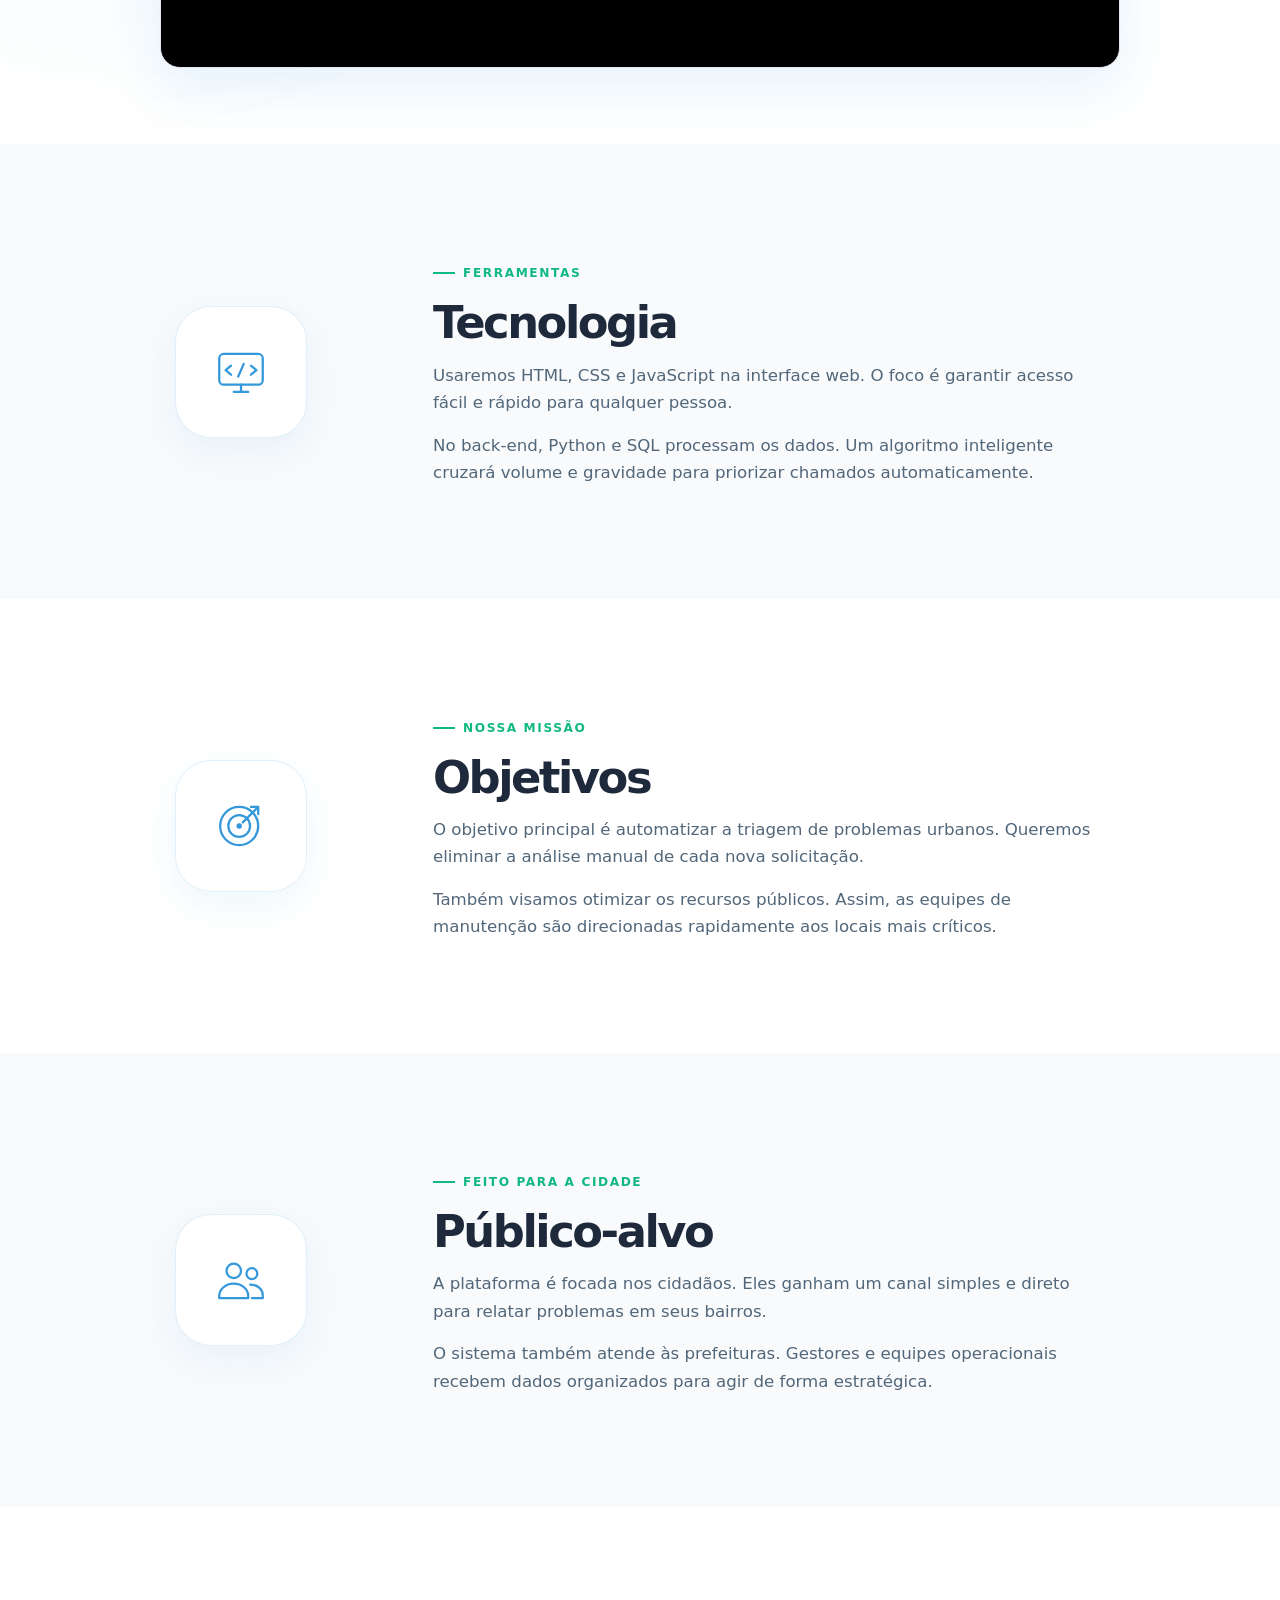
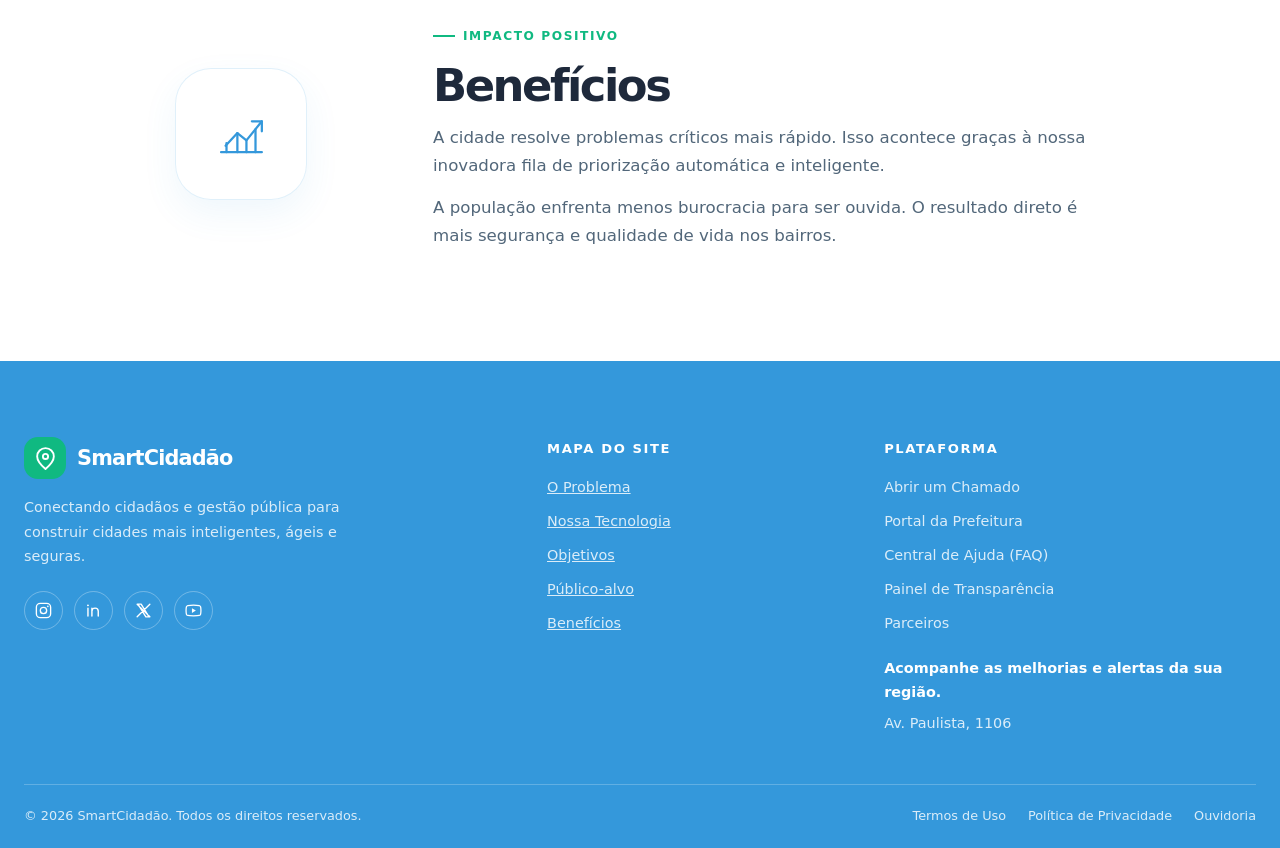
==== commit c68625a8: "Atualizando a landing page" ====
--- a/index.html
+++ b/index.html
@@ -1,74 +1,165 @@
 <!doctype html>
 <html lang="pt-BR">
+
 <head>
   <meta charset="UTF-8">
   <meta name="viewport" content="width=device-width, initial-scale=1.0">
   <title>SmartCidadão</title>
   <link rel="stylesheet" href="styles.css">
 </head>
+
 <body>
 
   <header class="site-header" id="top">
     <div class="container header-inner">
-      <a class="brand" href="index.html">
+      <!-- 1. Logo à esquerda -->
+      <a class="brand" href="#problema">
         <span class="brand-mark" aria-hidden="true">
           <svg viewBox="0 0 24 24" fill="none">
-            <path d="M12 21s7-4.1 7-10.2V5l-7-2-7 2v5.8C5 16.9 12 21 12 21Z" stroke="currentColor" stroke-width="1.8" stroke-linejoin="round"/>
-            <path d="m9 12 2 2 4-4" stroke="currentColor" stroke-width="1.8" stroke-linecap="round" stroke-linejoin="round"/>
+            <path d="M12 21s7-4.1 7-10.2V5l-7-2-7 2v5.8C5 16.9 12 21 12 21Z" stroke="currentColor" stroke-width="1.8"
+              stroke-linejoin="round" />
+            <path d="m9 12 2 2 4-4" stroke="currentColor" stroke-width="1.8" stroke-linecap="round"
+              stroke-linejoin="round" />
           </svg>
         </span>
         SmartCidadão
       </a>
 
-    <nav class="main-nav" aria-label="Navegação principal">
-      <!-- Barra de pesquisa -->
-      <form class="caixa-busca">
-        <input type="text" id="input-busca" placeholder="Buscar..." aria-label="Pesquisar">
-        <button type="submit" aria-label="Pesquisar">
-          <svg width="16" height="16" viewBox="0 0 24 24" fill="none" stroke="#ffffff" stroke-width="2.5" stroke-linecap="round" stroke-linejoin="round">
-            <circle cx="11" cy="11" r="8"></circle>
-            <line x1="21" y1="21" x2="16.65" y2="16.65"></line>
-          </svg>
-        </button>
-      </form>
-
-      <!-- Links do menu -->
-      <a href="index.html" aria-current="page">O Problema</a>
-      <a href="tecnologia.html">Tecnologia</a>
-      <a href="objetivos.html">Objetivos</a>
-      <a href="publico.html">Público-alvo</a>
-      <a href="beneficios.html">Benefícios</a>
-    </nav>
-
+      <!-- 2. Menu de navegação centralizado -->
+      <nav class="main-nav" aria-label="Navegação principal">
+        <a href="#problema">O Problema</a>
+        <a href="#tecnologia">Tecnologia</a>
+        <a href="#objetivos">Objetivos</a>
+        <a href="#publico">Público-alvo</a>
+        <a href="#beneficios">Benefícios</a>
+      </nav>
+
+      <!-- 3. Botão à direita -->
+      <div class="header-action">
+        <a href="#solicitacao" class="btn-solicitacao">Faça sua Solicitação</a>
+      </div>
     </div>
   </header>
 
   <main>
+    <!-- 1. SEÇÃO: O PROBLEMA -->
     <section class="problem-section" id="problema" aria-labelledby="problem-title">
       <div class="container">
-
         <div class="problem-intro">
           <span class="eyebrow">SmartCidadão</span>
           <h1 id="problem-title">Problemas <span>nas ruas</span></h1>
-          <p>Buracos, falhas de iluminação e alagamentos geram transtornos diários. O SmartCidadão simplifica a notificação para que a solução chegue mais rápido ao seu bairro.</p>
-        </div>
-
+          <p>Buracos, falhas de iluminação e alagamentos geram transtornos diários. O SmartCidadão simplifica a
+            notificação para que a solução chegue mais rápido ao seu bairro.</p>
+        </div>
         <div class="carousel-scene" role="region" aria-label="Carrossel de imagens de problemas urbanos">
           <div class="carousel" id="carousel-track"></div>
         </div>
-
         <section class="video-section" aria-labelledby="video-title">
-          <h2 id="video-title">Buracos nas vias são o segundo maior motivo de reclamações na Prefeitura de São Paulo</h2>
+          <h2 id="video-title">Buracos nas vias são o segundo maior motivo de reclamações na Prefeitura de São Paulo
+          </h2>
           <div class="video-frame">
-            <iframe
-              src="https://www.youtube.com/embed/xuNWPSJtjss"
-              title="Buracos nas vias são o segundo maior motivo de reclamações na Prefeitura de São Paulo"
-              loading="lazy"
-              allowfullscreen>
-            </iframe>
+            <iframe src="https://www.youtube.com/embed/xuNWPSJtjss" title="Vídeo explicativo" loading="lazy"
+              allowfullscreen></iframe>
           </div>
         </section>
-
+      </div>
+    </section>
+
+    <!-- 2. SEÇÃO: TECNOLOGIA -->
+    <section class="content-section soft" id="tecnologia" aria-labelledby="technology-title">
+      <div class="container section-layout">
+        <div class="section-icon" aria-hidden="true">
+          <svg viewBox="0 0 64 64" fill="none">
+            <rect x="8" y="12" width="48" height="34" rx="5" stroke="currentColor" stroke-width="2.5" />
+            <path d="M24 54h16M32 46v8M21 25l-6 5 6 5m22-10 6 5-6 5m-8-12-6 14" stroke="currentColor" stroke-width="2.5"
+              stroke-linecap="round" stroke-linejoin="round" />
+          </svg>
+        </div>
+        <div>
+          <span class="eyebrow">Ferramentas</span>
+          <h2 id="technology-title">Tecnologia</h2>
+          <div class="section-copy">
+            <p>Usaremos HTML, CSS e JavaScript na interface web. O foco é garantir acesso fácil e rápido para qualquer
+              pessoa.</p>
+            <p>No back-end, Python e SQL processam os dados. Um algoritmo inteligente cruzará volume e gravidade para
+              priorizar chamados automaticamente.</p>
+          </div>
+        </div>
+      </div>
+    </section>
+
+    <!-- 3. SEÇÃO: OBJETIVOS -->
+    <section class="content-section" id="objetivos" aria-labelledby="objectives-title">
+      <div class="container section-layout">
+        <div class="section-icon" aria-hidden="true">
+          <svg viewBox="0 0 64 64" fill="none">
+            <circle cx="30" cy="32" r="21" stroke="currentColor" stroke-width="2.5" />
+            <circle cx="30" cy="32" r="12" stroke="currentColor" stroke-width="2.5" />
+            <circle cx="30" cy="32" r="3" fill="currentColor" />
+            <path d="m34 28 17-17m-8 0h8v8" stroke="currentColor" stroke-width="2.5" stroke-linecap="round"
+              stroke-linejoin="round" />
+          </svg>
+        </div>
+        <div>
+          <span class="eyebrow">Nossa missão</span>
+          <h2 id="objectives-title">Objetivos</h2>
+          <div class="section-copy">
+            <p>O objetivo principal é automatizar a triagem de problemas urbanos. Queremos eliminar a análise manual de
+              cada nova solicitação.</p>
+            <p>Também visamos otimizar os recursos públicos. Assim, as equipes de manutenção são direcionadas
+              rapidamente aos locais mais críticos.</p>
+          </div>
+        </div>
+      </div>
+    </section>
+
+    <!-- 4. SEÇÃO: PÚBLICO-ALVO -->
+    <section class="content-section soft" id="publico" aria-labelledby="audience-title">
+      <div class="container section-layout">
+        <div class="section-icon" aria-hidden="true">
+          <svg viewBox="0 0 64 64" fill="none">
+            <circle cx="24" cy="22" r="8" stroke="currentColor" stroke-width="2.5" />
+            <circle cx="44" cy="25" r="6" stroke="currentColor" stroke-width="2.5" />
+            <path d="M8 50c0-8 7-14 16-14s16 6 16 14v2H8v-2Zm34-13c8 0 14 5 14 12v3H44" stroke="currentColor"
+              stroke-width="2.5" stroke-linecap="round" stroke-linejoin="round" />
+          </svg>
+        </div>
+        <div>
+          <span class="eyebrow">Feito para a cidade</span>
+          <h2 id="audience-title">Público-alvo</h2>
+          <div class="section-copy">
+            <p>A plataforma é focada nos cidadãos. Eles ganham um canal simples e direto para relatar problemas em seus
+              bairros.</p>
+            <p>O sistema também atende às prefeituras. Gestores e equipes operacionais recebem dados organizados para
+              agir de forma estratégica.</p>
+          </div>
+        </div>
+      </div>
+    </section>
+
+    <!-- 5. SEÇÃO: BENEFÍCIOS -->
+    <section class="content-section" id="beneficios" aria-labelledby="benefits-title">
+      <div class="container section-layout">
+        <div class="section-icon" aria-hidden="true">
+          <svg viewBox="0 0 64 64" fill="none">
+            <path d="M10 52h45M15 45l13-14 10 8 17-21" stroke="currentColor" stroke-width="2.5" stroke-linecap="round"
+              stroke-linejoin="round" />
+            <path d="M44 18h11v11" stroke="currentColor" stroke-width="2.5" stroke-linecap="round"
+              stroke-linejoin="round" />
+            <path d="M16 52V42m12 10V31m10 21V39m10 13V27" stroke="currentColor" stroke-width="2.5"
+              stroke-linecap="round" />
+          </svg>
+        </div>
+        <div>
+          <span class="eyebrow">Impacto positivo</span>
+          <h2 id="benefits-title">Benefícios</h2>
+          <div class="section-copy">
+            <p>A cidade resolve problemas críticos mais rápido. Isso acontece graças à nossa inovadora fila de
+              priorização automática e inteligente.</p>
+            <p>A população enfrenta menos burocracia para ser ouvida. O resultado direto é mais segurança e qualidade de
+              vida nos bairros.</p>
+          </div>
+        </div>
       </div>
     </section>
   </main>
@@ -80,8 +171,9 @@
           <div class="footer-logo" id="footer-brand-title">
             <span class="footer-logo-mark" aria-hidden="true">
               <svg viewBox="0 0 24 24" fill="none">
-                <path d="M20 10c0 5.2-8 12-8 12S4 15.2 4 10a8 8 0 1 1 16 0Z" stroke="currentColor" stroke-width="1.8" stroke-linejoin="round"/>
-                <circle cx="12" cy="10" r="2.5" stroke="currentColor" stroke-width="1.8"/>
+                <path d="M20 10c0 5.2-8 12-8 12S4 15.2 4 10a8 8 0 1 1 16 0Z" stroke="currentColor" stroke-width="1.8"
+                  stroke-linejoin="round" />
+                <circle cx="12" cy="10" r="2.5" stroke="currentColor" stroke-width="1.8" />
               </svg>
             </span>
             <span>SmartCidadão</span>
@@ -90,26 +182,30 @@
           <div class="social-links" aria-label="Redes sociais">
             <span class="social-icon" role="img" aria-label="Instagram">
               <svg viewBox="0 0 24 24" fill="none" aria-hidden="true">
-                <rect x="3" y="3" width="18" height="18" rx="5" stroke="currentColor" stroke-width="1.7"/>
-                <circle cx="12" cy="12" r="4" stroke="currentColor" stroke-width="1.7"/>
-                <circle cx="17.5" cy="6.8" r="1" fill="currentColor"/>
+                <rect x="3" y="3" width="18" height="18" rx="5" stroke="currentColor" stroke-width="1.7" />
+                <circle cx="12" cy="12" r="4" stroke="currentColor" stroke-width="1.7" />
+                <circle cx="17.5" cy="6.8" r="1" fill="currentColor" />
               </svg>
             </span>
             <span class="social-icon" role="img" aria-label="LinkedIn">
               <svg viewBox="0 0 24 24" fill="none" aria-hidden="true">
-                <path d="M5 9v10M5 5.5v.1M10 19v-6a4 4 0 0 1 8 0v6M10 9v10" stroke="currentColor" stroke-width="1.8" stroke-linecap="round"/>
-                <circle cx="5" cy="5.5" r="1" fill="currentColor"/>
+                <path d="M5 9v10M5 5.5v.1M10 19v-6a4 4 0 0 1 8 0v6M10 9v10" stroke="currentColor" stroke-width="1.8"
+                  stroke-linecap="round" />
+                <circle cx="5" cy="5.5" r="1" fill="currentColor" />
               </svg>
             </span>
             <span class="social-icon" role="img" aria-label="X">
               <svg viewBox="0 0 24 24" fill="none" aria-hidden="true">
-                <path d="m4 4 16 16M20 4 4 20m1-16h4l10 16h-4L5 4Z" stroke="currentColor" stroke-width="1.7" stroke-linecap="round" stroke-linejoin="round"/>
+                <path d="m4 4 16 16M20 4 4 20m1-16h4l10 16h-4L5 4Z" stroke="currentColor" stroke-width="1.7"
+                  stroke-linecap="round" stroke-linejoin="round" />
               </svg>
             </span>
             <span class="social-icon" role="img" aria-label="YouTube">
               <svg viewBox="0 0 24 24" fill="none" aria-hidden="true">
-                <path d="M21 7.5a2.5 2.5 0 0 0-1.8-1.8C17.6 5.3 12 5.3 12 5.3s-5.6 0-7.2.4A2.5 2.5 0 0 0 3 7.5a26 26 0 0 0-.4 4.5 26 26 0 0 0 .4 4.5 2.5 2.5 0 0 0 1.8 1.8c1.6.4 7.2.4 7.2.4s5.6 0 7.2-.4a2.5 2.5 0 0 0 1.8-1.8 26 26 0 0 0 .4-4.5 26 26 0 0 0-.4-4.5Z" stroke="currentColor" stroke-width="1.6" stroke-linejoin="round"/>
-                <path d="m10 9 5 3-5 3V9Z" fill="currentColor"/>
+                <path
+                  d="M21 7.5a2.5 2.5 0 0 0-1.8-1.8C17.6 5.3 12 5.3 12 5.3s-5.6 0-7.2.4A2.5 2.5 0 0 0 3 7.5a26 26 0 0 0-.4 4.5 26 26 0 0 0 .4 4.5 2.5 2.5 0 0 0 1.8 1.8c1.6.4 7.2.4 7.2.4s5.6 0 7.2-.4a2.5 2.5 0 0 0 1.8-1.8 26 26 0 0 0 .4-4.5 26 26 0 0 0-.4-4.5Z"
+                  stroke="currentColor" stroke-width="1.6" stroke-linejoin="round" />
+                <path d="m10 9 5 3-5 3V9Z" fill="currentColor" />
               </svg>
             </span>
           </div>
@@ -154,53 +250,54 @@
   <script src="script.js" defer></script>
 
   <script>
-  document.querySelector('.caixa-busca').addEventListener('submit', function(e) {
-    e.preventDefault();
-    const termo = document.getElementById('input-busca').value.toLowerCase().trim();
-    
-    if (termo.includes('problema') || termo.includes('inicio') || termo.includes('início')) {
-      window.location.href = 'index.html';
-    } else if (termo.includes('tecnologia')) {
-      window.location.href = 'tecnologia.html';
-    } else if (termo.includes('objetivo')) {
-      window.location.href = 'objetivos.html';
-    } else if (termo.includes('público') || termo.includes('publico')) {
-      window.location.href = 'publico.html';
-    } else if (termo.includes('benefício') || termo.includes('beneficio')) {
-      window.location.href = 'beneficios.html';
-    } else {
-      alert('Página não encontrada. Tente buscar por: Problema, Tecnologia, Objetivos, Público-alvo ou Benefícios.');
-    }
-  });
-</script>
-
-
-<!-- Elementos de fundo urbano para as laterais -->
-<div class="fundo-urbano-lateral esquerda" aria-hidden="true">
-  <!-- Ícone de Cidade / Prédios -->
-  <svg viewBox="0 0 24 24" fill="none" stroke="currentColor" stroke-width="1.2">
-    <path d="M3 21h18M5 21V7l8-4v18M13 10h4v11M9 9h.01M9 12h.01M9 15h.01M9 18h.01M16 13h.01M16 16h.01"></path>
-  </svg>
-  <!-- Ícone de Pino de Localização / Mapa -->
-  <svg viewBox="0 0 24 24" fill="none" stroke="currentColor" stroke-width="1.2">
-    <path d="M12 2a8 8 0 0 0-8 8c0 5.25 8 12 8 12s8-6.75 8-12a8 8 0 0 0-8-8z"></path>
-    <circle cx="12" cy="10" r="3"></circle>
-  </svg>
-</div>
-
-<div class="fundo-urbano-lateral direita" aria-hidden="true">
-  <!-- Ícone de Conectividade / Rede Urbana -->
-  <svg viewBox="0 0 24 24" fill="none" stroke="currentColor" stroke-width="1.2">
-    <circle cx="12" cy="5" r="2"></circle>
-    <circle cx="5" cy="19" r="2"></circle>
-    <circle cx="19" cy="19" r="2"></circle>
-    <path d="M12 7v6M7 17.5l3.5-3M17 17.5l-3.5-3"></path>
-  </svg>
-  <!-- Ícone de Iluminação / Lâmpada Urbana -->
-  <svg viewBox="0 0 24 24" fill="none" stroke="currentColor" stroke-width="1.2">
-    <path d="M9 18h6m-5 3h4m-7-9a7 7 0 1 1 12 0c0 3-2 4.5-2.5 6.5h-7C9.5 16.5 7.5 15 7.5 12z"></path>
-  </svg>
-</div>
+    document.querySelector('.caixa-busca').addEventListener('submit', function (e) {
+      e.preventDefault();
+      const termo = document.getElementById('input-busca').value.toLowerCase().trim();
+
+      if (termo.includes('problema') || termo.includes('inicio') || termo.includes('início')) {
+        window.location.href = 'index.html';
+      } else if (termo.includes('tecnologia')) {
+        window.location.href = 'tecnologia.html';
+      } else if (termo.includes('objetivo')) {
+        window.location.href = 'objetivos.html';
+      } else if (termo.includes('público') || termo.includes('publico')) {
+        window.location.href = 'publico.html';
+      } else if (termo.includes('benefício') || termo.includes('beneficio')) {
+        window.location.href = 'beneficios.html';
+      } else {
+        alert('Página não encontrada. Tente buscar por: Problema, Tecnologia, Objetivos, Público-alvo ou Benefícios.');
+      }
+    });
+  </script>
+
+
+  <!-- Elementos de fundo urbano para as laterais -->
+  <div class="fundo-urbano-lateral esquerda" aria-hidden="true">
+    <!-- Ícone de Cidade / Prédios -->
+    <svg viewBox="0 0 24 24" fill="none" stroke="currentColor" stroke-width="1.2">
+      <path d="M3 21h18M5 21V7l8-4v18M13 10h4v11M9 9h.01M9 12h.01M9 15h.01M9 18h.01M16 13h.01M16 16h.01"></path>
+    </svg>
+    <!-- Ícone de Pino de Localização / Mapa -->
+    <svg viewBox="0 0 24 24" fill="none" stroke="currentColor" stroke-width="1.2">
+      <path d="M12 2a8 8 0 0 0-8 8c0 5.25 8 12 8 12s8-6.75 8-12a8 8 0 0 0-8-8z"></path>
+      <circle cx="12" cy="10" r="3"></circle>
+    </svg>
+  </div>
+
+  <div class="fundo-urbano-lateral direita" aria-hidden="true">
+    <!-- Ícone de Conectividade / Rede Urbana -->
+    <svg viewBox="0 0 24 24" fill="none" stroke="currentColor" stroke-width="1.2">
+      <circle cx="12" cy="5" r="2"></circle>
+      <circle cx="5" cy="19" r="2"></circle>
+      <circle cx="19" cy="19" r="2"></circle>
+      <path d="M12 7v6M7 17.5l3.5-3M17 17.5l-3.5-3"></path>
+    </svg>
+    <!-- Ícone de Iluminação / Lâmpada Urbana -->
+    <svg viewBox="0 0 24 24" fill="none" stroke="currentColor" stroke-width="1.2">
+      <path d="M9 18h6m-5 3h4m-7-9a7 7 0 1 1 12 0c0 3-2 4.5-2.5 6.5h-7C9.5 16.5 7.5 15 7.5 12z"></path>
+    </svg>
+  </div>
 
 </body>
+
 </html>
--- a/styles.css
+++ b/styles.css
@@ -558,3 +558,54 @@
     display: none;
   }
 }
+
+/* Garante que o container interno use flexbox distribuído em 3 colunas */
+.header-inner {
+  display: flex;
+  align-items: center;
+  justify-content: space-between;
+  min-height: 76px;
+  gap: 20px;
+}
+
+/* Faz a logo e o bloco da direita ocuparem o mesmo espaço de largura, centralizando o nav */
+.brand {
+  flex: 1;
+  display: flex;
+  align-items: center;
+  gap: 10px;
+}
+
+.header-action {
+  flex: 1;
+  display: flex;
+  justify-content: flex-end;
+}
+
+.main-nav {
+  display: flex;
+  align-items: center;
+  gap: clamp(14px, 2vw, 26px);
+  justify-content: center;
+}
+
+/* Estilo do botão "Faça sua Solicitação" baseado no seu print */
+.btn-solicitacao {
+  display: inline-flex;
+  align-items: center;
+  justify-content: center;
+  padding: 10px 18px;
+  border: 2px solid #ffffff;
+  border-radius: 12px;
+  background: transparent;
+  color: #ffffff;
+  font-size: 0.88rem;
+  font-weight: 700;
+  text-decoration: none;
+  transition: background 0.2s ease, transform 0.2s ease;
+}
+
+.btn-solicitacao:hover {
+  background: rgba(255, 255, 255, 0.15);
+  transform: translateY(-1px);
+}
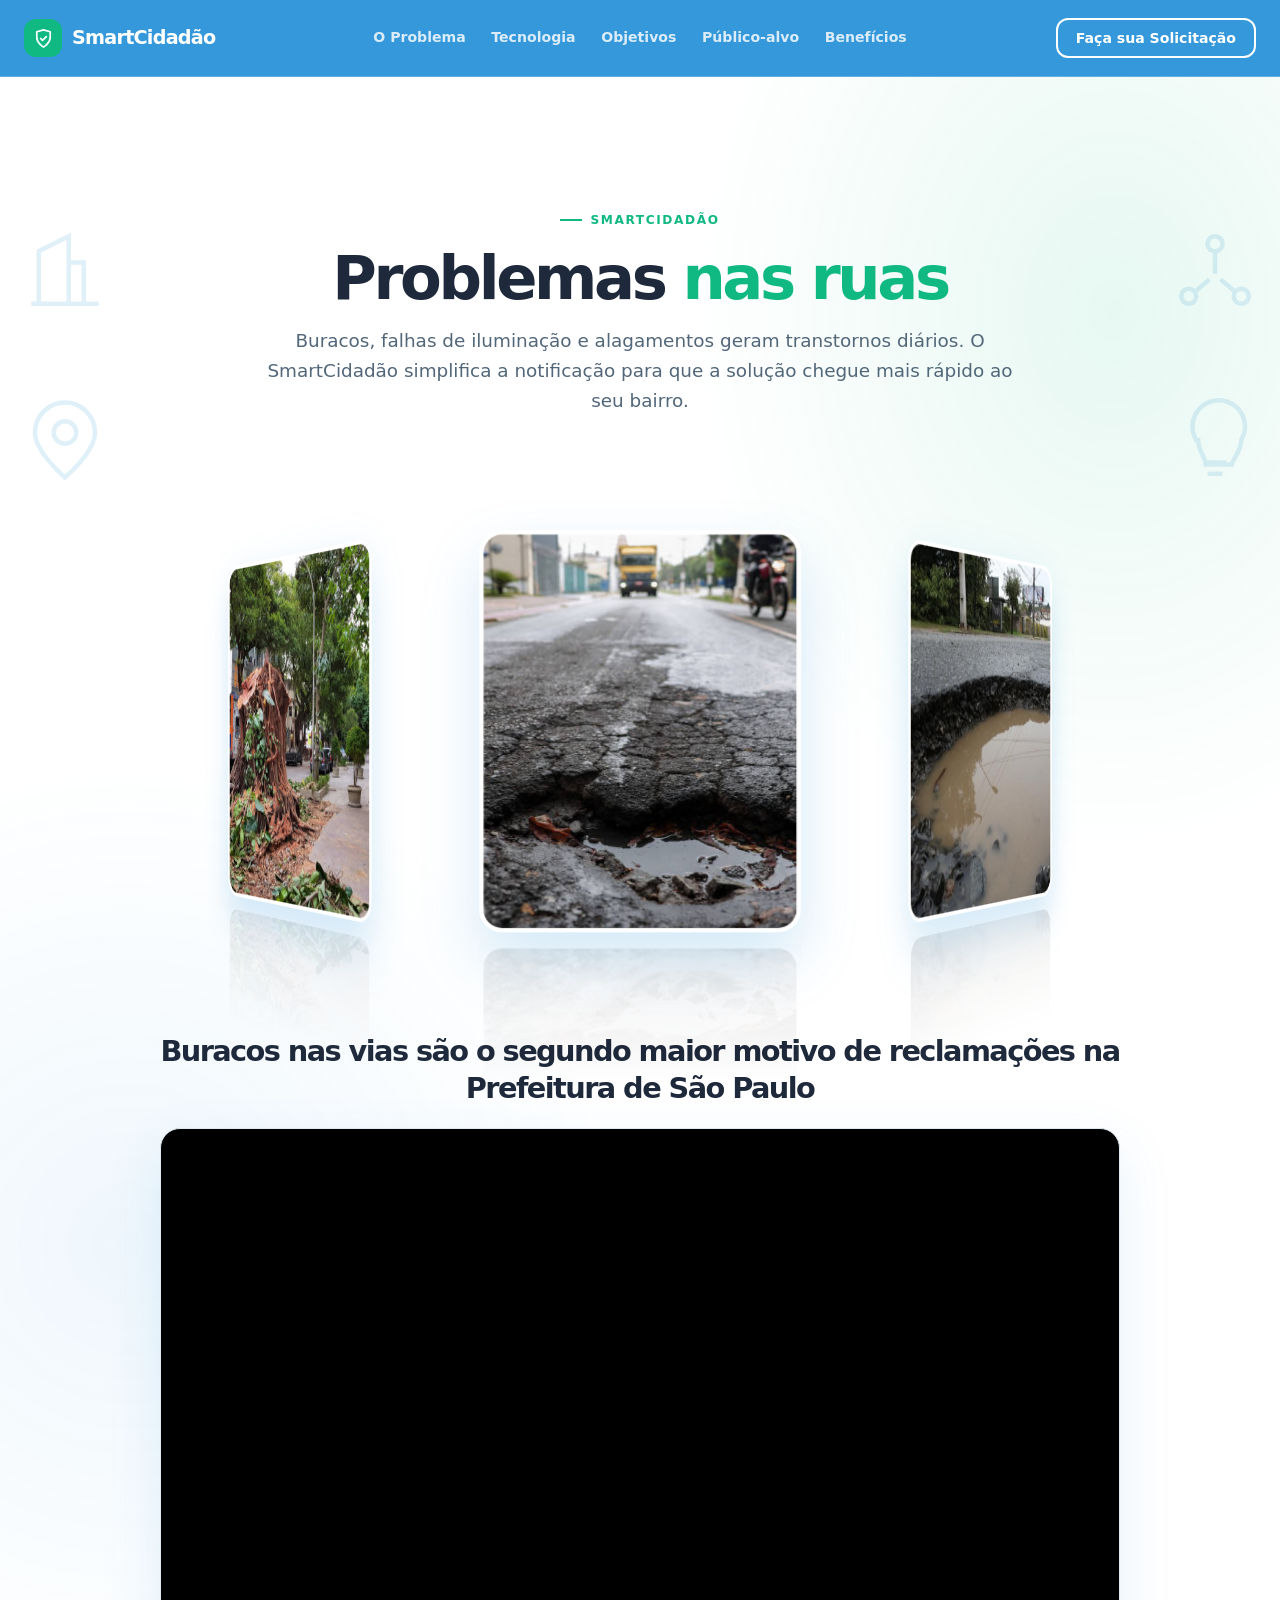
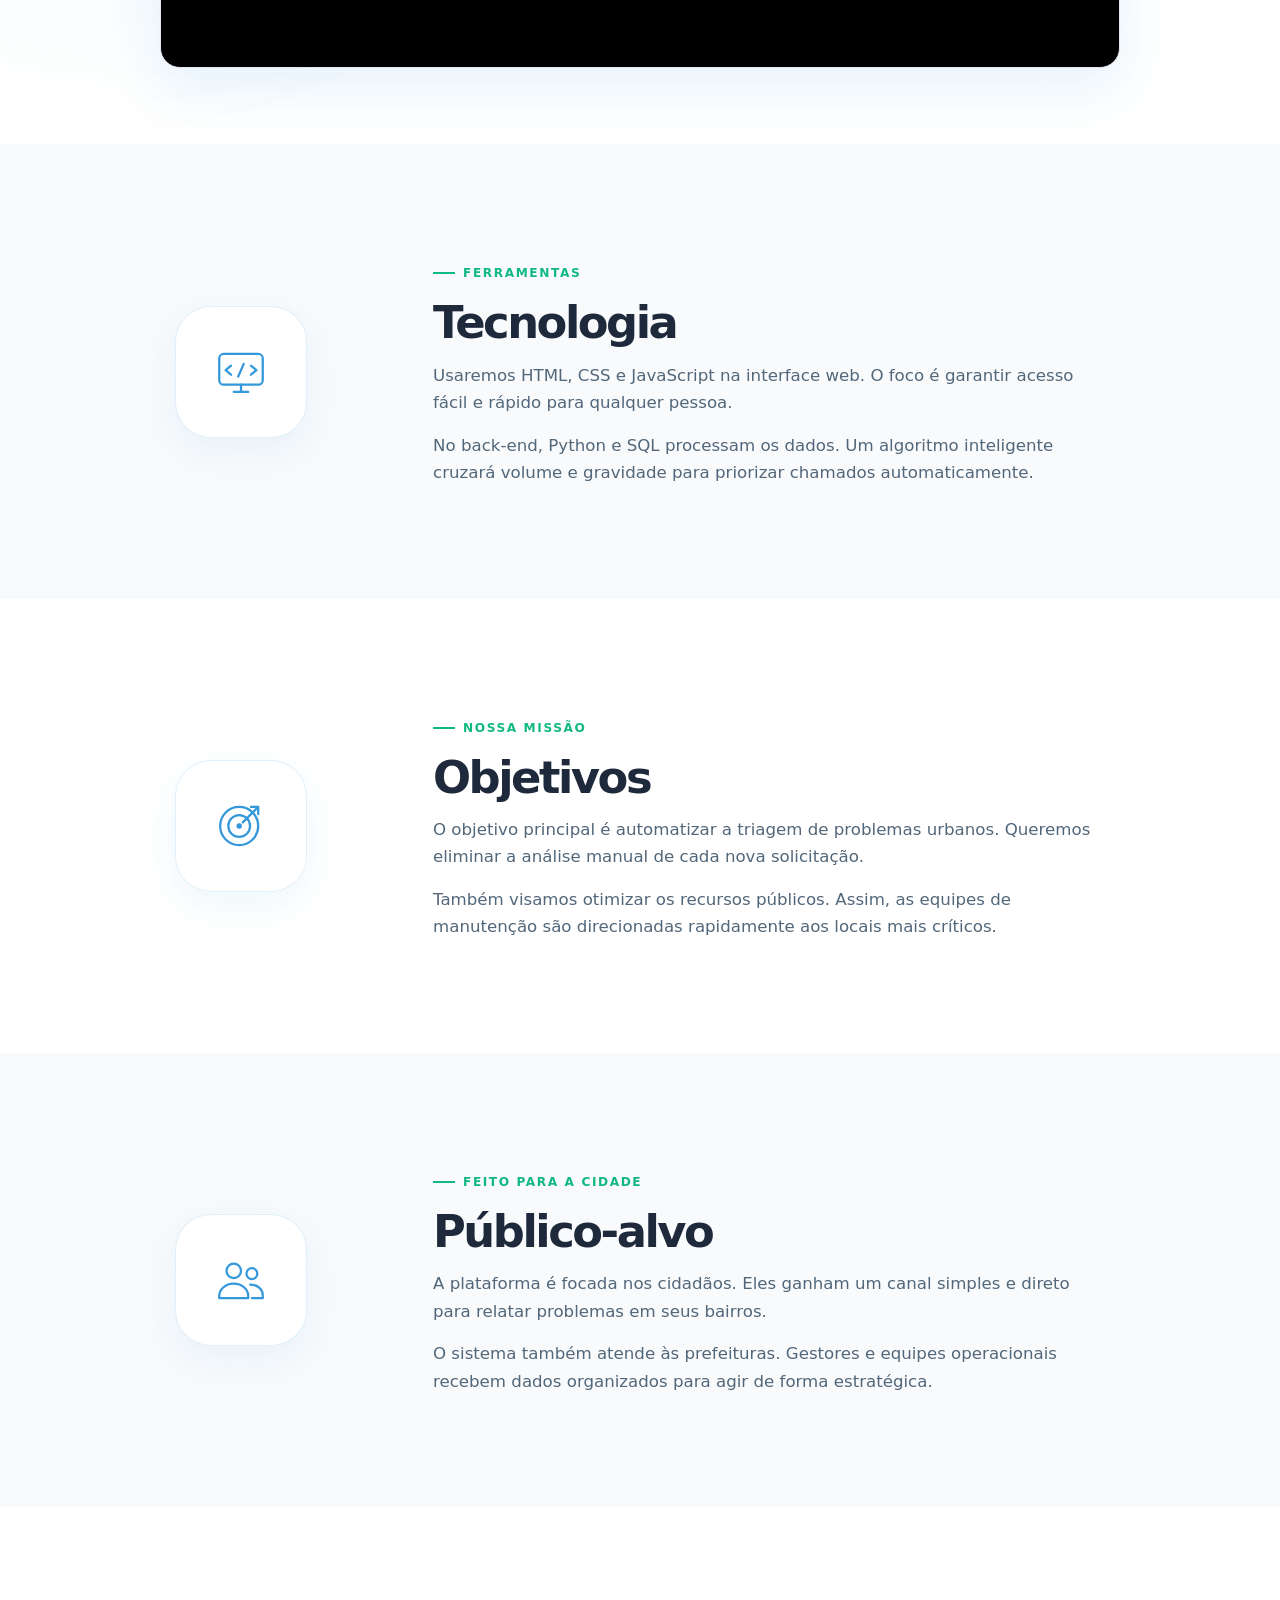
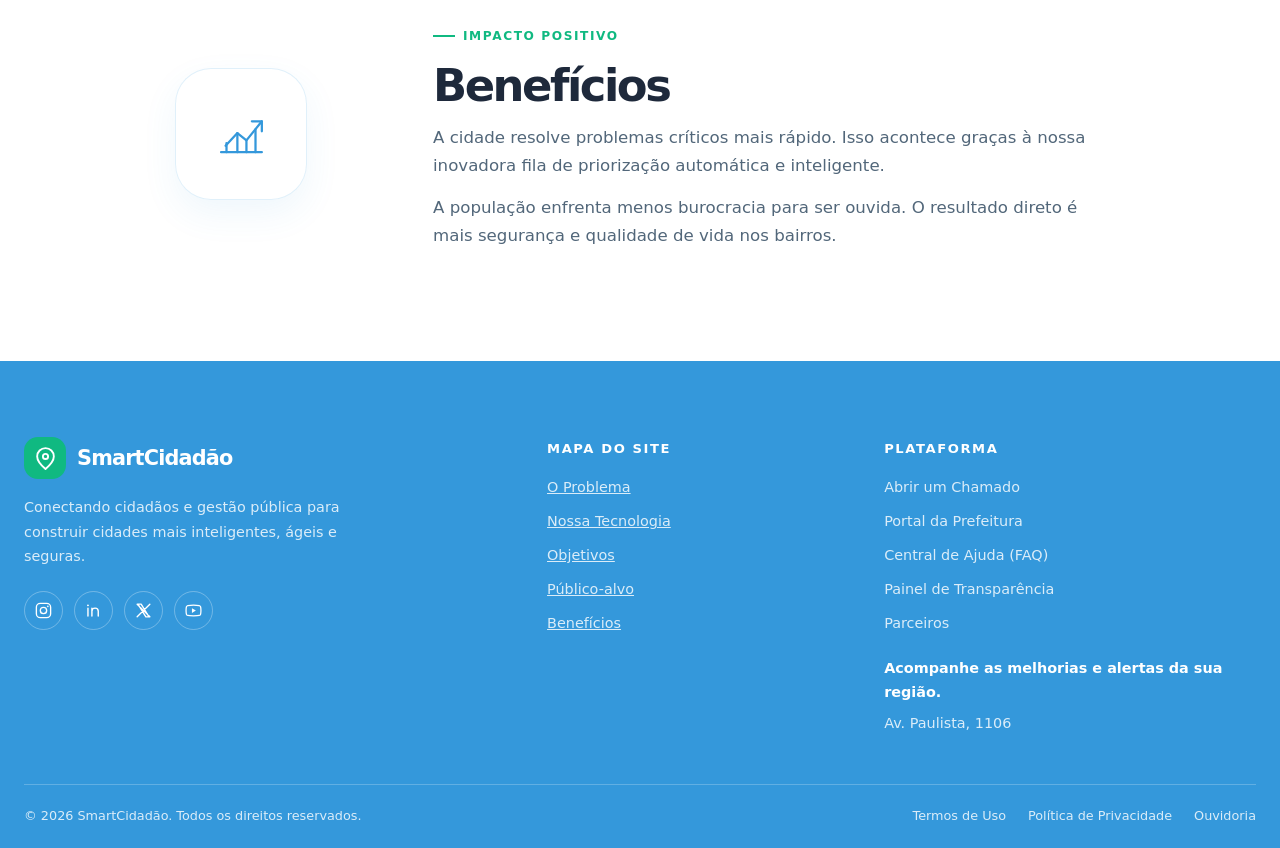
==== commit eac1b2cd: "Adicionando a funcionalidade do botão para abrir chamado e criando o formulario para abrir o chamado" ====
--- a/index.html
+++ b/index.html
@@ -36,7 +36,8 @@
 
       <!-- 3. Botão à direita -->
       <div class="header-action">
-        <a href="#solicitacao" class="btn-solicitacao">Faça sua Solicitação</a>
+        <button type="button" class="btn-solicitacao" id="open-request" aria-haspopup="dialog"
+          aria-controls="request-dialog">Faça sua Solicitação</button>
       </div>
     </div>
   </header>
@@ -163,6 +164,84 @@
       </div>
     </section>
   </main>
+
+  <dialog class="request-dialog" id="request-dialog" aria-labelledby="request-title"
+    aria-describedby="request-notice">
+    <div class="request-dialog-header">
+      <div>
+        <span class="eyebrow">SmartCidadão</span>
+        <h2 id="request-title">Faça sua solicitação</h2>
+      </div>
+      <button class="request-close" type="button" aria-label="Fechar formulário" data-close-request>&times;</button>
+    </div>
+    <p class="request-notice" id="request-notice">Preencha os dados abaixo para relatar um problema na cidade.
+      <strong>Este formulário é uma demonstração: as informações não são enviadas nem armazenadas.</strong>
+    </p>
+
+    <form class="request-form" id="request-form">
+      <label class="form-field">
+        <span>Tipo do problema <span aria-hidden="true">*</span></span>
+        <select name="category" required>
+          <option value="" selected disabled>Selecione uma categoria</option>
+          <option>Buraco na via</option>
+          <option>Bueiro entupido</option>
+          <option>Iluminação pública</option>
+          <option>Lixo e entulho</option>
+          <option>Poda de árvore</option>
+          <option>Calçada danificada</option>
+          <option>Sinalização</option>
+          <option>Semáforo com defeito</option>
+          <option>Alagamento</option>
+          <option>Mato alto em terreno</option>
+          <option>Outro</option>
+        </select>
+      </label>
+
+      <label class="form-field">
+        <span>Descrição curta <span aria-hidden="true">*</span></span>
+        <textarea name="description" rows="3" maxlength="240" required
+          placeholder="Ex.: buraco grande na faixa da direita"></textarea>
+        <small>Conte em uma ou duas frases o que está acontecendo (até 240 caracteres).</small>
+      </label>
+
+      <label class="form-field">
+        <span>Endereço do chamado <span aria-hidden="true">*</span></span>
+        <input id="request-location" name="location" type="text" required
+          placeholder="Informe a rua e o número">
+        <small>Informe a rua e o número; o bairro será identificado a partir do endereço.</small>
+      </label>
+
+      <label class="form-field">
+        <span>Fotos do problema <span aria-hidden="true">*</span></span>
+        <input id="request-photos" name="photos" type="file" accept="image/*" multiple required>
+        <small>Envie de 1 a 4 imagens.</small>
+      </label>
+
+      <fieldset class="risk-field">
+        <legend>O problema oferece risco imediato de acidente? <span aria-hidden="true">*</span></legend>
+        <label><input type="radio" name="accidentRisk" value="Sim" required> Sim</label>
+        <label><input type="radio" name="accidentRisk" value="Não" required> Não</label>
+      </fieldset>
+
+      <div class="contact-fields">
+        <label class="form-field">
+          <span>Nome <span aria-hidden="true">*</span></span>
+          <input name="name" type="text" autocomplete="name" maxlength="100" required>
+        </label>
+        <label class="form-field">
+          <span>Idade <span aria-hidden="true">*</span></span>
+          <input name="age" type="number" min="1" max="120" inputmode="numeric" required>
+        </label>
+      </div>
+      <small class="privacy-note">Nome e idade são usados somente para identificar o solicitante.</small>
+
+      <p class="form-feedback" id="request-feedback" role="status" aria-live="polite"></p>
+      <div class="request-actions">
+        <button class="request-cancel" type="button" data-close-request>Cancelar</button>
+        <button class="request-submit" type="submit">Conferir preenchimento</button>
+      </div>
+    </form>
+  </dialog>
 
   <footer class="site-footer">
     <div class="container footer-container">
@@ -250,7 +329,7 @@
   <script src="script.js" defer></script>
 
   <script>
-    document.querySelector('.caixa-busca').addEventListener('submit', function (e) {
+    document.querySelector('.caixa-busca')?.addEventListener('submit', function (e) {
       e.preventDefault();
       const termo = document.getElementById('input-busca').value.toLowerCase().trim();
 
--- a/styles.css
+++ b/styles.css
@@ -609,3 +609,176 @@
   background: rgba(255, 255, 255, 0.15);
   transform: translateY(-1px);
 }
+
+.btn-solicitacao { cursor: pointer; font-family: inherit; }
+
+.request-dialog {
+  width: min(660px, calc(100% - 32px));
+  max-width: none;
+  max-height: min(90vh, 900px);
+  padding: clamp(22px, 5vw, 36px);
+  overflow-y: auto;
+  border: 1px solid var(--line);
+  border-radius: var(--radius);
+  background: var(--white);
+  color: var(--ink);
+  box-shadow: var(--shadow);
+}
+
+.request-dialog::backdrop {
+  background: rgb(30 41 59 / 58%);
+  backdrop-filter: blur(4px);
+}
+
+.request-dialog-header {
+  display: flex;
+  align-items: flex-start;
+  justify-content: space-between;
+  gap: 20px;
+}
+
+.request-dialog-header .eyebrow { margin-bottom: 10px; }
+
+.request-dialog h2 {
+  margin-bottom: 0;
+  color: var(--ink);
+  font-size: clamp(1.7rem, 5vw, 2.3rem);
+}
+
+.request-close {
+  display: grid;
+  width: 40px;
+  height: 40px;
+  flex: 0 0 auto;
+  place-items: center;
+  border: 1px solid var(--line);
+  border-radius: 12px;
+  background: var(--white);
+  color: var(--muted);
+  cursor: pointer;
+  font: inherit;
+  font-size: 1.6rem;
+  line-height: 1;
+}
+
+.request-notice {
+  margin: 18px 0 24px;
+  color: var(--muted);
+  font-size: .92rem;
+}
+
+.request-notice strong { color: var(--ink); }
+
+.request-form { display: grid; gap: 17px; }
+
+.form-field {
+  display: grid;
+  gap: 7px;
+  font-size: .92rem;
+  font-weight: 700;
+}
+
+.form-field > span span,
+.risk-field legend span { color: #dc2626; }
+
+.form-field input,
+.form-field select,
+.form-field textarea {
+  width: 100%;
+  min-height: 46px;
+  padding: 10px 12px;
+  border: 1px solid var(--line);
+  border-radius: 12px;
+  background: var(--white);
+  color: var(--ink);
+  font: inherit;
+  font-weight: 400;
+}
+
+.form-field textarea { min-height: 92px; resize: vertical; }
+.form-field input[type="file"] { padding: 8px; }
+
+.form-field input:focus-visible,
+.form-field select:focus-visible,
+.form-field textarea:focus-visible,
+.request-dialog button:focus-visible {
+  outline: 3px solid var(--accent);
+  outline-offset: 2px;
+}
+
+.form-field small,
+.privacy-note {
+  color: var(--muted);
+  font-size: .8rem;
+  font-weight: 400;
+  line-height: 1.5;
+}
+
+.location-button {
+  justify-self: start;
+  padding: 9px 13px;
+  border: 1px solid rgb(52 152 219 / 30%);
+  border-radius: 10px;
+  background: var(--primary-soft);
+  color: var(--primary);
+  cursor: pointer;
+  font: inherit;
+  font-size: .88rem;
+  font-weight: 700;
+}
+
+.form-feedback { min-height: 0; margin: -10px 0 0; color: var(--muted); font-size: .86rem; }
+.form-feedback:empty { display: none; }
+.form-feedback[data-state="error"] { color: #b91c1c; }
+.form-feedback[data-state="success"] { color: #047857; }
+
+.risk-field {
+  display: flex;
+  flex-wrap: wrap;
+  gap: 12px 22px;
+  margin: 0;
+  padding: 14px;
+  border: 1px solid var(--line);
+  border-radius: 12px;
+}
+
+.risk-field legend { padding: 0 5px; font-size: .92rem; font-weight: 700; }
+.risk-field label { display: inline-flex; align-items: center; gap: 7px; color: var(--muted); }
+.risk-field input { accent-color: var(--accent); }
+
+.contact-fields { display: grid; grid-template-columns: minmax(0, 1fr) 120px; gap: 14px; }
+.privacy-note { margin-top: -12px; }
+
+.request-actions {
+  display: flex;
+  justify-content: flex-end;
+  gap: 10px;
+  padding-top: 5px;
+}
+
+.request-actions button {
+  min-height: 44px;
+  padding: 10px 16px;
+  border-radius: 11px;
+  cursor: pointer;
+  font: inherit;
+  font-weight: 700;
+}
+
+.request-cancel {
+  border: 1px solid var(--line);
+  background: var(--white);
+  color: var(--muted);
+}
+
+.request-submit {
+  border: 1px solid var(--accent);
+  background: var(--accent);
+  color: var(--white);
+}
+
+@media (max-width: 480px) {
+  .request-dialog { padding: 21px 17px; }
+  .request-actions { flex-direction: column-reverse; }
+  .request-actions button { width: 100%; }
+}
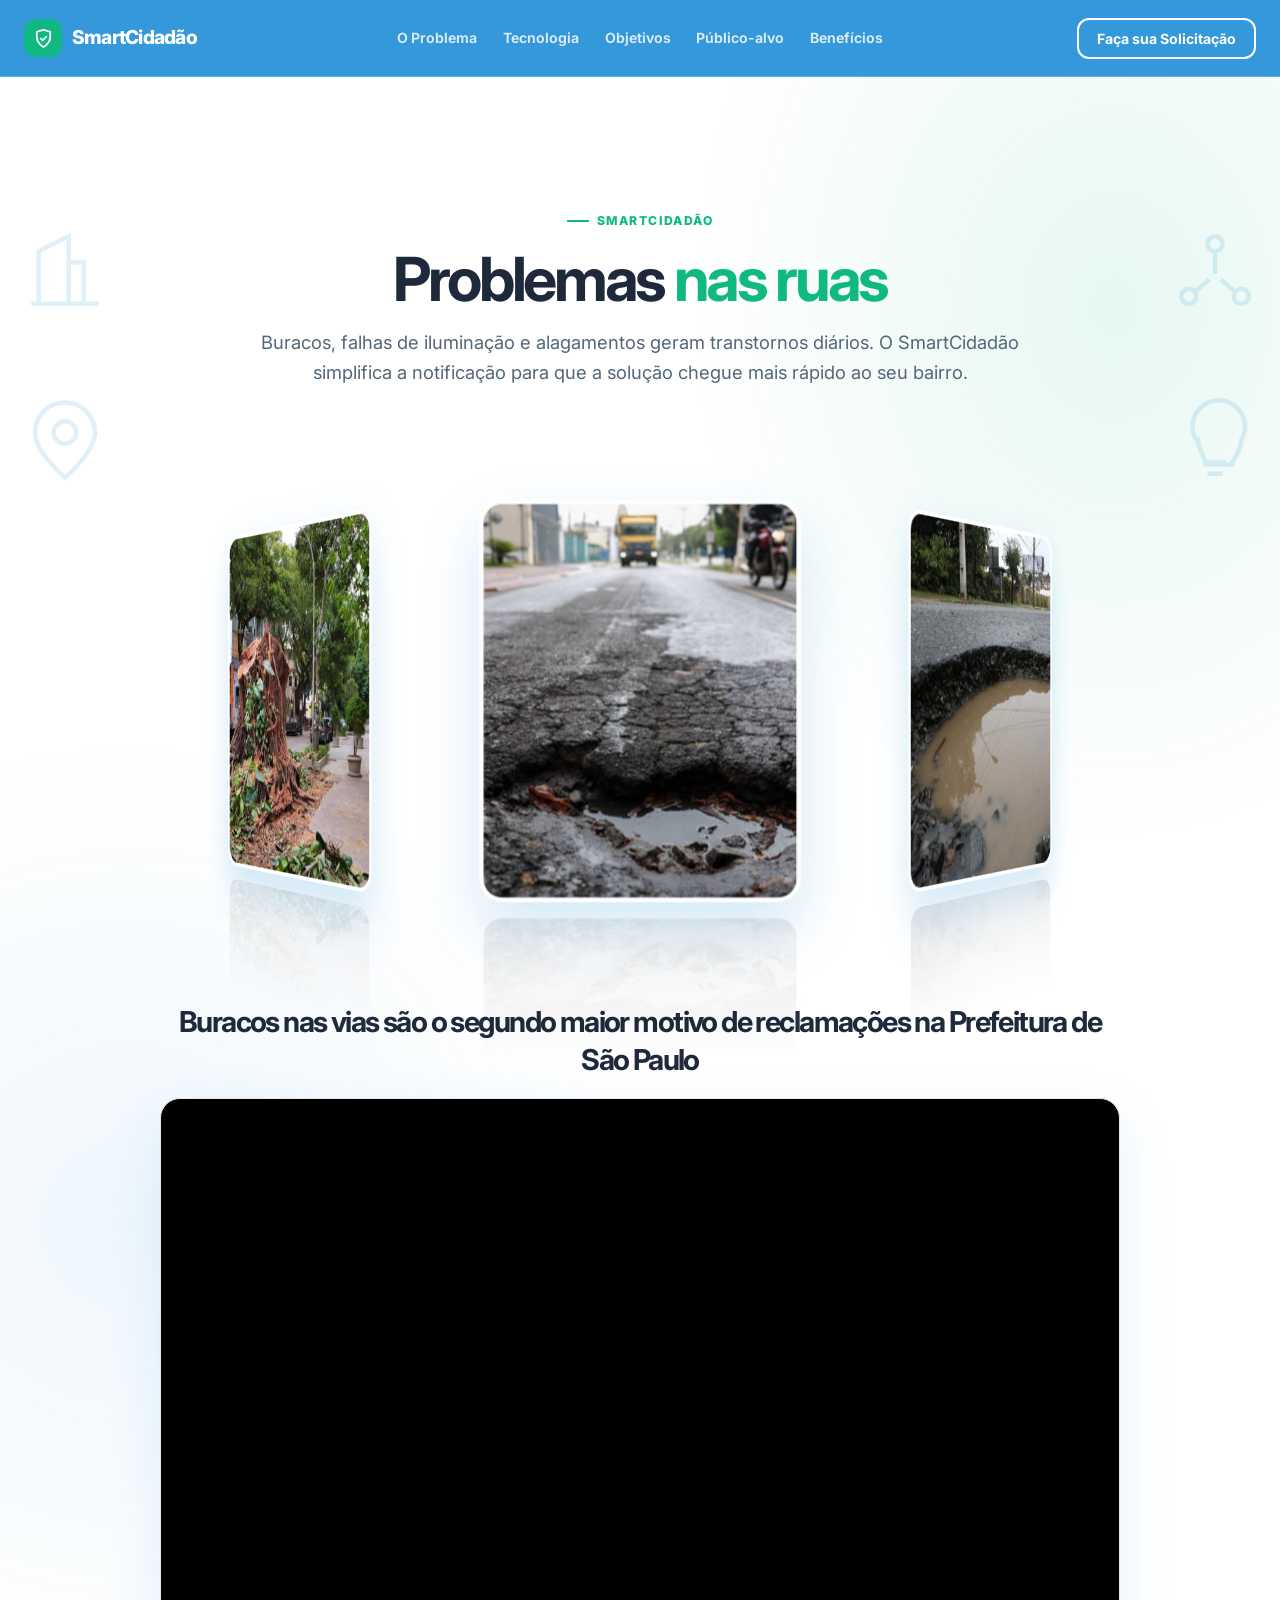
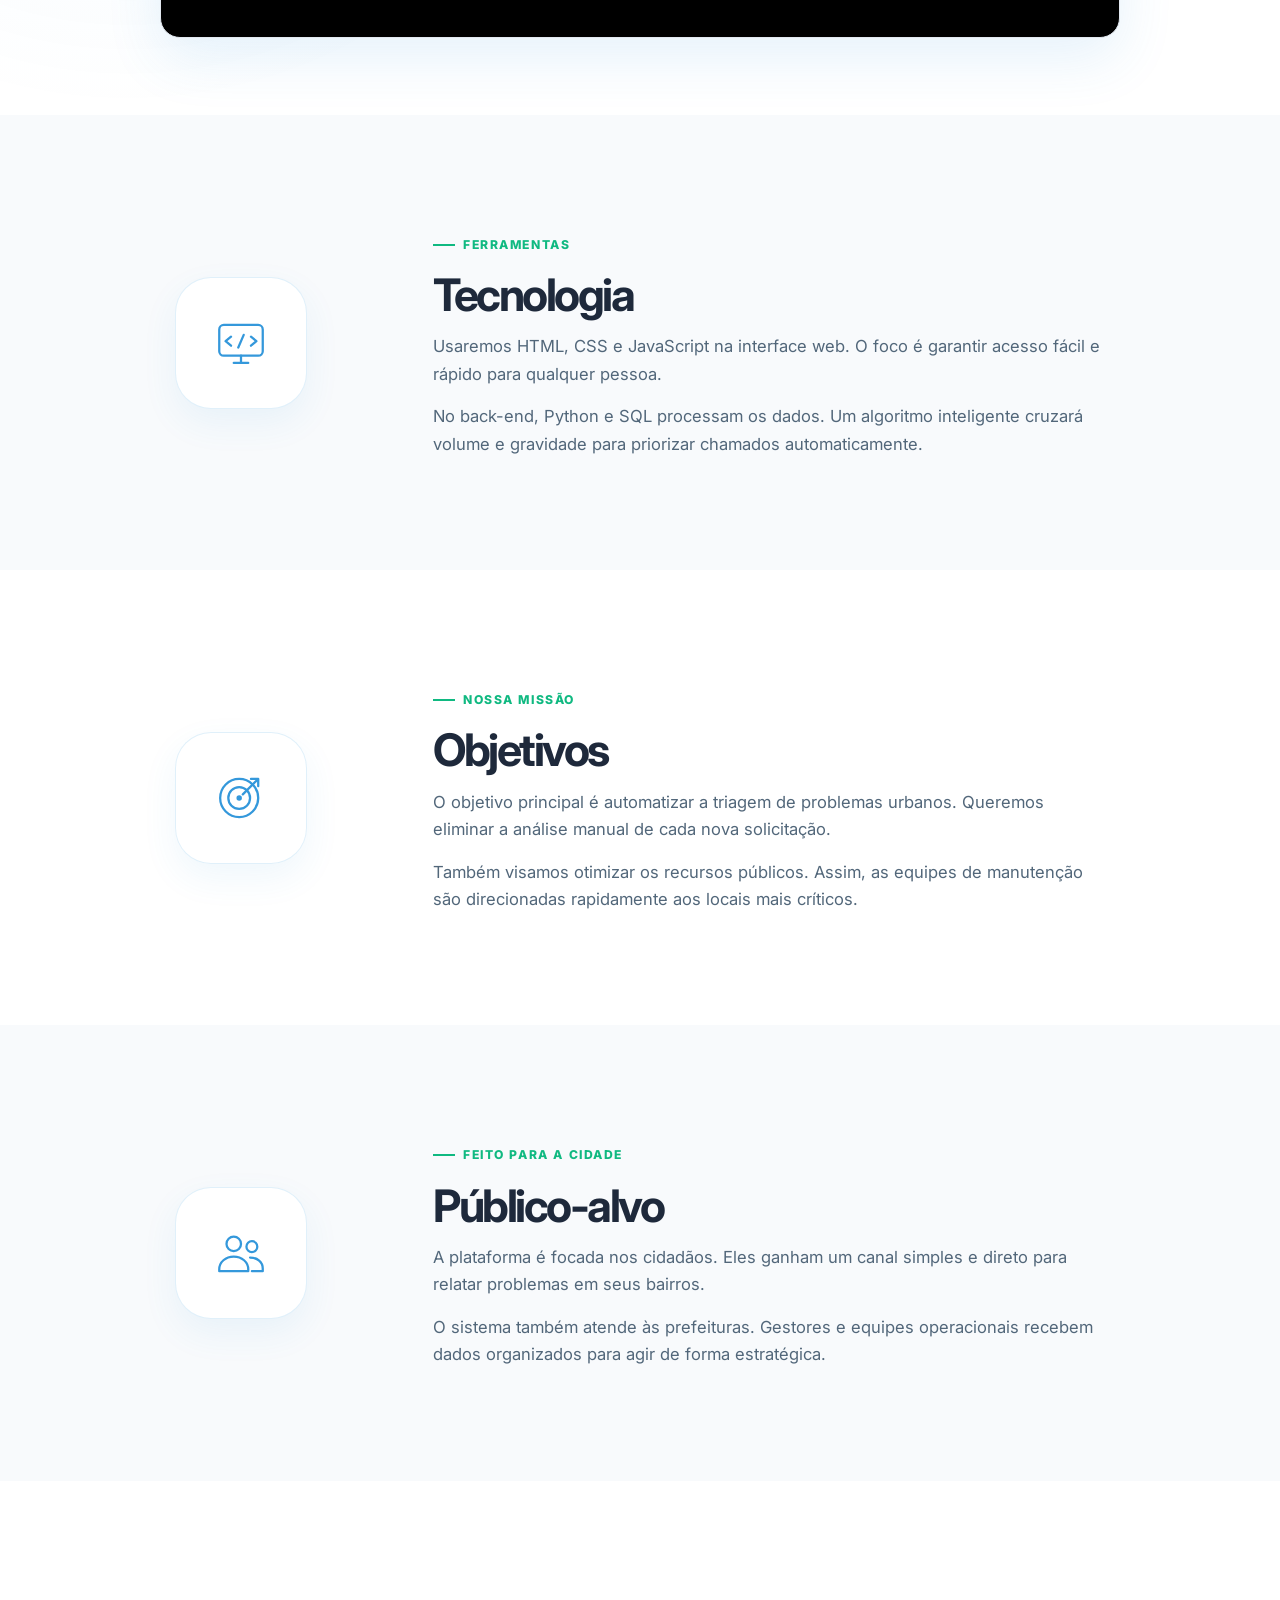
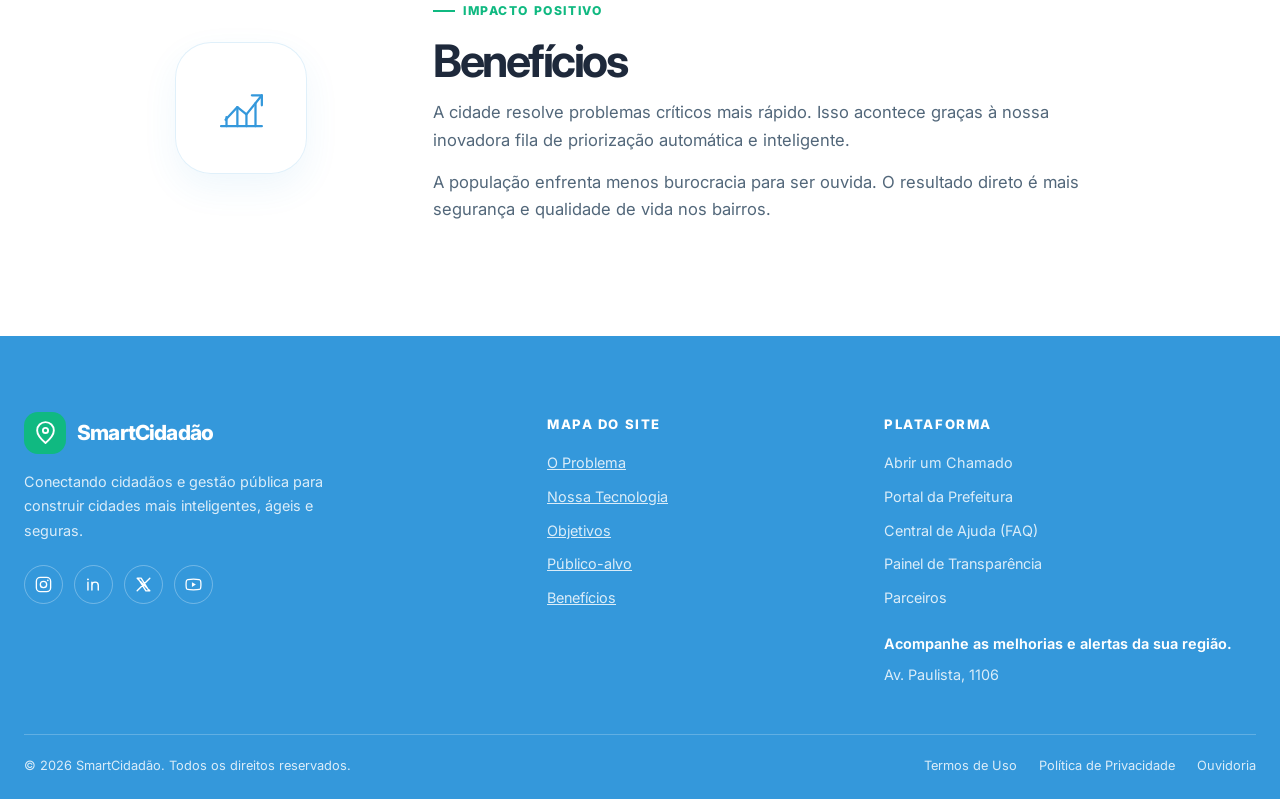
==== commit 35ea9a8a: "Adicionando a font do google fonts, para seguir as regras do projeto" ====
--- a/index.html
+++ b/index.html
@@ -5,7 +5,10 @@
   <meta charset="UTF-8">
   <meta name="viewport" content="width=device-width, initial-scale=1.0">
   <title>SmartCidadão</title>
-  <link rel="stylesheet" href="styles.css">
+  <link rel="preconnect" href="https://fonts.googleapis.com">
+  <link rel="preconnect" href="https://fonts.gstatic.com" crossorigin>
+  <link rel="stylesheet" href="https://fonts.googleapis.com/css2?family=Inter:wght@400..800&display=swap">
+  <link rel="stylesheet" href="css/styles.css">
 </head>
 
 <body>
@@ -294,10 +297,10 @@
           <h2 id="footer-map-title">Mapa do site</h2>
           <ul>
             <li><a href="index.html#problema">O Problema</a></li>
-            <li><a href="tecnologia.html">Nossa Tecnologia</a></li>
-            <li><a href="objetivos.html">Objetivos</a></li>
-            <li><a href="publico.html">Público-alvo</a></li>
-            <li><a href="beneficios.html">Benefícios</a></li>
+            <li><a href="index.html#tecnologia">Nossa Tecnologia</a></li>
+            <li><a href="index.html#objetivos">Objetivos</a></li>
+            <li><a href="index.html#publico">Público-alvo</a></li>
+            <li><a href="index.html#beneficios">Benefícios</a></li>
           </ul>
         </section>
 
@@ -326,29 +329,7 @@
     </div>
   </footer>
 
-  <script src="script.js" defer></script>
-
-  <script>
-    document.querySelector('.caixa-busca')?.addEventListener('submit', function (e) {
-      e.preventDefault();
-      const termo = document.getElementById('input-busca').value.toLowerCase().trim();
-
-      if (termo.includes('problema') || termo.includes('inicio') || termo.includes('início')) {
-        window.location.href = 'index.html';
-      } else if (termo.includes('tecnologia')) {
-        window.location.href = 'tecnologia.html';
-      } else if (termo.includes('objetivo')) {
-        window.location.href = 'objetivos.html';
-      } else if (termo.includes('público') || termo.includes('publico')) {
-        window.location.href = 'publico.html';
-      } else if (termo.includes('benefício') || termo.includes('beneficio')) {
-        window.location.href = 'beneficios.html';
-      } else {
-        alert('Página não encontrada. Tente buscar por: Problema, Tecnologia, Objetivos, Público-alvo ou Benefícios.');
-      }
-    });
-  </script>
-
+  <script src="js/script.js" defer></script>
 
   <!-- Elementos de fundo urbano para as laterais -->
   <div class="fundo-urbano-lateral esquerda" aria-hidden="true">
--- a/css/styles.css
+++ b/css/styles.css
@@ -0,0 +1,706 @@
+:root {
+  color-scheme: light;
+  --ink: #1e293b;
+  --muted: #52677a;
+  --primary: #3498db;
+  --primary-soft: #f8fafc;
+  --accent: #10b981;
+  --line: #e2e8f0;
+  --white: #ffffff;
+  --shadow: 0 20px 55px rgb(52 152 219 / 12%);
+  --radius: 24px;
+  font-family: Inter, ui-sans-serif, system-ui, -apple-system, BlinkMacSystemFont, "Segoe UI", sans-serif;
+  scroll-behavior: smooth;
+}
+
+* { box-sizing: border-box; }
+
+body {
+  margin: 0;
+  background: var(--white);
+  color: var(--ink);
+  line-height: 1.65;
+}
+
+a { color: inherit; }
+
+.container {
+  width: min(1280px, calc(100% - 48px));
+  margin-inline: auto;
+}
+
+/* ---------- Header ---------- */
+
+.site-header {
+  position: sticky;
+  z-index: 5;
+  top: 0;
+  border-bottom: 1px solid rgb(255 255 255 / 22%);
+  background: var(--primary);
+  backdrop-filter: blur(14px);
+}
+
+.header-inner {
+  min-height: 76px;
+  display: flex;
+  align-items: center;
+  justify-content: space-between;
+  gap: 24px;
+}
+
+.brand {
+  display: inline-flex;
+  align-items: center;
+  gap: 10px;
+  color: var(--white);
+  font-size: 1.2rem;
+  font-weight: 800;
+  letter-spacing: -.04em;
+  text-decoration: none;
+}
+
+.brand-mark {
+  display: grid;
+  width: 38px;
+  height: 38px;
+  place-items: center;
+  border-radius: 12px;
+  background: #10b981;
+  color: var(--white);
+}
+
+.brand-mark svg { width: 23px; height: 23px; }
+
+.main-nav {
+  display: flex;
+  align-items: center;
+  gap: clamp(14px, 2.4vw, 30px);
+}
+
+.main-nav a {
+  color: rgb(255 255 255 / 82%);
+  font-size: .88rem;
+  font-weight: 650;
+  text-decoration: none;
+  transition: color .2s ease;
+}
+
+.main-nav a:hover,
+.main-nav a:focus-visible { color: var(--accent); }
+
+.main-nav a[aria-current="page"] { color: var(--white); }
+
+main section { scroll-margin-top: 92px; }
+
+/* ---------- Seção: O Problema ---------- */
+
+.problem-section {
+  padding: clamp(72px, 10vw, 126px) 0 clamp(48px, 6vw, 80px);
+  overflow: hidden;
+  background:
+    radial-gradient(ellipse at 87% 14%, rgb(16 185 129 / 10%), transparent 27%),
+    radial-gradient(ellipse at 10% 70%, rgb(52 152 219 / 8%), transparent 30%),
+    var(--white);
+}
+
+.problem-intro {
+  max-width: 760px;
+  margin: 0 auto clamp(30px, 5vw, 54px);
+  text-align: center;
+}
+
+.problem-intro .eyebrow { justify-content: center; }
+
+.problem-intro h1 { margin-bottom: 14px; }
+
+.problem-intro p {
+  margin: 0;
+  color: var(--muted);
+  font-size: clamp(1rem, 2vw, 1.15rem);
+}
+
+.eyebrow {
+  display: inline-flex;
+  align-items: center;
+  gap: 8px;
+  margin: 0 0 16px;
+  color: var(--accent);
+  font-size: .76rem;
+  font-weight: 800;
+  letter-spacing: .13em;
+  text-transform: uppercase;
+}
+
+.eyebrow::before {
+  width: 22px;
+  height: 2px;
+  background: currentColor;
+  content: "";
+}
+
+h1, h2, p { margin-top: 0; }
+
+h1, h2 {
+  margin-bottom: 18px;
+  font-size: clamp(2.2rem, 5vw, 3.8rem);
+  line-height: 1.08;
+  letter-spacing: -.055em;
+}
+
+h1 span { color: var(--accent); }
+
+.section-copy {
+  max-width: 470px;
+  color: var(--muted);
+  font-size: 1.04rem;
+}
+
+.section-copy p { margin-bottom: 15px; }
+.section-copy p:last-child { margin-bottom: 0; }
+
+/* ---------- Carrossel 3D ---------- */
+
+.carousel-scene {
+  --carousel-radius: clamp(112px, 30vw, 380px);
+  position: relative;
+  width: min(100%, 1200px);
+  height: clamp(330px, 48vw, 520px);
+  margin-inline: auto;
+  perspective: 1200px;
+}
+
+.carousel {
+  position: absolute;
+  inset: 0;
+  transform-style: preserve-3d;
+  animation: rotate-carousel 32s infinite linear;
+}
+
+.carousel-image {
+  position: absolute;
+  top: 50%;
+  left: 50%;
+  width: clamp(135px, 21vw, 220px);
+  aspect-ratio: 4 / 5;
+  border: 3px solid var(--white);
+  border-radius: 16px;
+  background: var(--primary-soft);
+  box-shadow: 0 18px 40px rgb(52 152 219 / 22%);
+  object-fit: cover;
+  transform: translate(-50%, -50%) rotateY(var(--angle)) translateZ(var(--carousel-radius));
+  backface-visibility: hidden;
+  -webkit-box-reflect: below 8px linear-gradient(transparent 65%, rgb(52 152 219 / 12%));
+}
+
+@keyframes rotate-carousel {
+  from { transform: rotateY(0deg); }
+  to { transform: rotateY(360deg); }
+}
+
+a:focus-visible {
+  outline: 3px solid var(--accent);
+  outline-offset: 3px;
+}
+
+/* ---------- Vídeo ---------- */
+
+.video-section {
+  width: min(100%, 960px);
+  margin: clamp(18px, 4vw, 42px) auto 0;
+}
+
+.video-section h2 {
+  margin-bottom: 20px;
+  font-size: clamp(1.25rem, 2.8vw, 1.8rem);
+  line-height: 1.3;
+  text-align: center;
+}
+
+.video-frame {
+  overflow: hidden;
+  border: 1px solid var(--line);
+  border-radius: 20px;
+  background: #000;
+  box-shadow: var(--shadow);
+  aspect-ratio: 16 / 9;
+}
+
+.video-frame iframe {
+  display: block;
+  width: 100%;
+  height: 100%;
+  border: 0;
+}
+
+/* ---------- Seções de conteúdo ---------- */
+
+.content-section {
+  padding: clamp(76px, 9vw, 112px) 0;
+}
+
+.content-section.soft { background: var(--primary-soft); }
+
+.section-layout {
+  display: grid;
+  grid-template-columns: 170px minmax(0, 1fr);
+  align-items: center;
+  gap: clamp(30px, 7vw, 88px);
+  max-width: 930px;
+  margin-inline: auto;
+}
+
+.section-icon {
+  display: grid;
+  width: 132px;
+  height: 132px;
+  place-items: center;
+  border: 1px solid rgb(52 152 219 / 15%);
+  border-radius: 36px;
+  background: rgb(255 255 255 / 82%);
+  color: var(--primary);
+  box-shadow: 0 14px 35px rgb(52 152 219 / 8%);
+}
+
+.soft .section-icon { background: var(--white); }
+
+.section-icon svg { width: 58px; height: 58px; }
+
+.content-section h1,
+.content-section h2 {
+  margin-bottom: 14px;
+  font-size: clamp(1.9rem, 4vw, 2.8rem);
+}
+
+.content-section .section-copy { max-width: 690px; }
+
+.tech-list {
+  display: flex;
+  flex-wrap: wrap;
+  gap: 10px;
+  margin-top: 23px;
+}
+
+.tech-item {
+  display: inline-flex;
+  align-items: center;
+  gap: 9px;
+  padding: 8px 13px;
+  border: 1px solid rgb(52 152 219 / 15%);
+  border-radius: 999px;
+  background: rgb(248 250 252 / 90%);
+  color: var(--ink);
+  font-size: .86rem;
+  font-weight: 700;
+}
+
+.tech-item svg { width: 19px; height: 19px; color: var(--accent); }
+
+/* ---------- Rodapé ---------- */
+
+.site-footer {
+  padding: clamp(48px, 7vw, 76px) 0 22px;
+  background: var(--primary);
+  color: rgb(255 255 255 / 82%);
+  font-size: .9rem;
+}
+
+.footer-main {
+  display: grid;
+  grid-template-columns: minmax(0, 1.2fr) minmax(140px, .7fr) minmax(220px, 1fr);
+  gap: clamp(32px, 6vw, 84px);
+  padding-bottom: 48px;
+}
+
+.footer-logo {
+  display: inline-flex;
+  align-items: center;
+  gap: 11px;
+  margin-bottom: 16px;
+  color: var(--white);
+  font-size: 1.3rem;
+  font-weight: 800;
+  letter-spacing: -.04em;
+  text-decoration: none;
+}
+
+.footer-logo-mark {
+  display: grid;
+  width: 42px;
+  height: 42px;
+  place-items: center;
+  border-radius: 14px;
+  background: var(--accent);
+  color: var(--white);
+}
+
+.footer-logo-mark svg { width: 25px; height: 25px; }
+
+.footer-brand > p {
+  max-width: 340px;
+  margin-bottom: 22px;
+  line-height: 1.7;
+}
+
+.social-links {
+  display: flex;
+  align-items: center;
+  gap: 11px;
+}
+
+.social-icon {
+  display: grid;
+  width: 39px;
+  height: 39px;
+  place-items: center;
+  border: 1px solid rgb(255 255 255 / 30%);
+  border-radius: 50%;
+  color: var(--white);
+}
+
+.social-icon svg { width: 19px; height: 19px; }
+
+.footer-column h2 {
+  margin: 5px 0 20px;
+  color: var(--white);
+  font-size: .82rem;
+  font-weight: 800;
+  letter-spacing: .12em;
+  text-transform: uppercase;
+}
+
+.footer-column ul {
+  display: grid;
+  gap: 10px;
+  margin: 0;
+  padding: 0;
+  list-style: none;
+}
+
+.footer-column li { color: inherit; }
+
+.footer-newsletter {
+  margin: 22px 0 7px;
+  color: var(--white);
+  font-weight: 650;
+}
+
+.footer-address {
+  margin-top: 5px;
+  margin-bottom: 0;
+  color: rgb(255 255 255 / 82%);
+}
+
+.footer-bottom {
+  display: flex;
+  align-items: center;
+  justify-content: space-between;
+  gap: 20px;
+  padding-top: 20px;
+  border-top: 1px solid rgb(255 255 255 / 22%);
+  font-size: .8rem;
+}
+
+.footer-bottom p { margin: 0; }
+
+.footer-legal {
+  display: flex;
+  flex-wrap: wrap;
+  gap: 10px 22px;
+}
+
+/* ---------- Responsivo ---------- */
+
+@media (max-width: 760px) {
+  .container { width: min(100% - 36px, 560px); }
+  .header-inner { min-height: 68px; }
+  .main-nav { gap: 13px; overflow-x: auto; }
+  .main-nav a { font-size: .76rem; white-space: nowrap; }
+  .problem-section { padding-top: 72px; }
+  .section-layout { grid-template-columns: 1fr; gap: 23px; }
+  .section-icon { width: 86px; height: 86px; border-radius: 25px; }
+  .section-icon svg { width: 42px; height: 42px; }
+  .footer-main { grid-template-columns: 1fr 1fr; gap: 36px 28px; }
+  .footer-brand { grid-column: 1 / -1; }
+  .footer-bottom { align-items: flex-start; flex-direction: column; }
+}
+
+@media (max-width: 420px) {
+  .container { width: calc(100% - 28px); }
+  .header-inner { align-items: flex-start; flex-direction: column; gap: 8px; padding: 12px 0; }
+  .main-nav { width: 100%; padding-bottom: 2px; }
+  main section { scroll-margin-top: 112px; }
+  .carousel-scene { --carousel-radius: clamp(105px, 30vw, 145px); }
+  .carousel-image { width: clamp(130px, 38vw, 150px); border-radius: 13px; }
+  .footer-main { grid-template-columns: 1fr; gap: 30px; }
+  .footer-brand { grid-column: auto; }
+  .footer-legal { flex-direction: column; gap: 9px; }
+}
+
+@media (prefers-reduced-motion: reduce) {
+  *, *::before, *::after {
+    scroll-behavior: auto !important;
+    transition-duration: .01ms !important;
+  }
+
+  .carousel { animation: none; }
+}
+
+/* melhorando o fundo */
+
+/* Posicionamento fixo nas margens laterais */
+.fundo-urbano-lateral {
+  position: fixed;
+  top: 25%;
+  display: flex;
+  flex-direction: column;
+  gap: 80px;
+  color: #0284c7; /* Tom azul alinhado com o SmartCidadão */
+  opacity: 0.12;  /* Transparência sutil para não distrair */
+  pointer-events: none; /* Não interfere nos cliques da página */
+  z-index: 0;
+}
+
+.fundo-urbano-lateral.esquerda {
+  left: 20px;
+}
+
+.fundo-urbano-lateral.direita {
+  right: 20px;
+}
+
+/* Tamanho dos ícones */
+.fundo-urbano-lateral svg {
+  width: 90px;
+  height: 90px;
+}
+
+/* Ocultar em ecrãs pequenos (telemóveis) para não sobrepor o texto */
+@media (max-width: 1024px) {
+  .fundo-urbano-lateral {
+    display: none;
+  }
+}
+
+/* Garante que o container interno use flexbox distribuído em 3 colunas */
+.header-inner {
+  display: flex;
+  align-items: center;
+  justify-content: space-between;
+  min-height: 76px;
+  gap: 20px;
+}
+
+/* Faz a logo e o bloco da direita ocuparem o mesmo espaço de largura, centralizando o nav */
+.brand {
+  flex: 1;
+  display: flex;
+  align-items: center;
+  gap: 10px;
+}
+
+.header-action {
+  flex: 1;
+  display: flex;
+  justify-content: flex-end;
+}
+
+.main-nav {
+  display: flex;
+  align-items: center;
+  gap: clamp(14px, 2vw, 26px);
+  justify-content: center;
+}
+
+/* Estilo do botão "Faça sua Solicitação" baseado no seu print */
+.btn-solicitacao {
+  display: inline-flex;
+  align-items: center;
+  justify-content: center;
+  padding: 10px 18px;
+  border: 2px solid #ffffff;
+  border-radius: 12px;
+  background: transparent;
+  color: #ffffff;
+  font-size: 0.88rem;
+  font-weight: 700;
+  text-decoration: none;
+  transition: background 0.2s ease, transform 0.2s ease;
+}
+
+.btn-solicitacao:hover {
+  background: rgba(255, 255, 255, 0.15);
+  transform: translateY(-1px);
+}
+
+.btn-solicitacao { cursor: pointer; font-family: inherit; }
+
+.request-dialog {
+  width: min(660px, calc(100% - 32px));
+  max-width: none;
+  max-height: min(90vh, 900px);
+  padding: clamp(22px, 5vw, 36px);
+  overflow-y: auto;
+  border: 1px solid var(--line);
+  border-radius: var(--radius);
+  background: var(--white);
+  color: var(--ink);
+  box-shadow: var(--shadow);
+}
+
+.request-dialog::backdrop {
+  background: rgb(30 41 59 / 58%);
+  backdrop-filter: blur(4px);
+}
+
+.request-dialog-header {
+  display: flex;
+  align-items: flex-start;
+  justify-content: space-between;
+  gap: 20px;
+}
+
+.request-dialog-header .eyebrow { margin-bottom: 10px; }
+
+.request-dialog h2 {
+  margin-bottom: 0;
+  color: var(--ink);
+  font-size: clamp(1.7rem, 5vw, 2.3rem);
+}
+
+.request-close {
+  display: grid;
+  width: 40px;
+  height: 40px;
+  flex: 0 0 auto;
+  place-items: center;
+  border: 1px solid var(--line);
+  border-radius: 12px;
+  background: var(--white);
+  color: var(--muted);
+  cursor: pointer;
+  font: inherit;
+  font-size: 1.6rem;
+  line-height: 1;
+}
+
+.request-notice {
+  margin: 18px 0 24px;
+  color: var(--muted);
+  font-size: .92rem;
+}
+
+.request-notice strong { color: var(--ink); }
+
+.request-form { display: grid; gap: 17px; }
+
+.form-field {
+  display: grid;
+  gap: 7px;
+  font-size: .92rem;
+  font-weight: 700;
+}
+
+.form-field > span span,
+.risk-field legend span { color: #dc2626; }
+
+.form-field input,
+.form-field select,
+.form-field textarea {
+  width: 100%;
+  min-height: 46px;
+  padding: 10px 12px;
+  border: 1px solid var(--line);
+  border-radius: 12px;
+  background: var(--white);
+  color: var(--ink);
+  font: inherit;
+  font-weight: 400;
+}
+
+.form-field textarea { min-height: 92px; resize: vertical; }
+.form-field input[type="file"] { padding: 8px; }
+
+.form-field input:focus-visible,
+.form-field select:focus-visible,
+.form-field textarea:focus-visible,
+.request-dialog button:focus-visible {
+  outline: 3px solid var(--accent);
+  outline-offset: 2px;
+}
+
+.form-field small,
+.privacy-note {
+  color: var(--muted);
+  font-size: .8rem;
+  font-weight: 400;
+  line-height: 1.5;
+}
+
+.location-button {
+  justify-self: start;
+  padding: 9px 13px;
+  border: 1px solid rgb(52 152 219 / 30%);
+  border-radius: 10px;
+  background: var(--primary-soft);
+  color: var(--primary);
+  cursor: pointer;
+  font: inherit;
+  font-size: .88rem;
+  font-weight: 700;
+}
+
+.form-feedback { min-height: 0; margin: -10px 0 0; color: var(--muted); font-size: .86rem; }
+.form-feedback:empty { display: none; }
+.form-feedback[data-state="error"] { color: #b91c1c; }
+.form-feedback[data-state="success"] { color: #047857; }
+
+.risk-field {
+  display: flex;
+  flex-wrap: wrap;
+  gap: 12px 22px;
+  margin: 0;
+  padding: 14px;
+  border: 1px solid var(--line);
+  border-radius: 12px;
+}
+
+.risk-field legend { padding: 0 5px; font-size: .92rem; font-weight: 700; }
+.risk-field label { display: inline-flex; align-items: center; gap: 7px; color: var(--muted); }
+.risk-field input { accent-color: var(--accent); }
+
+.contact-fields { display: grid; grid-template-columns: minmax(0, 1fr) 120px; gap: 14px; }
+.privacy-note { margin-top: -12px; }
+
+.request-actions {
+  display: flex;
+  justify-content: flex-end;
+  gap: 10px;
+  padding-top: 5px;
+}
+
+.request-actions button {
+  min-height: 44px;
+  padding: 10px 16px;
+  border-radius: 11px;
+  cursor: pointer;
+  font: inherit;
+  font-weight: 700;
+}
+
+.request-cancel {
+  border: 1px solid var(--line);
+  background: var(--white);
+  color: var(--muted);
+}
+
+.request-submit {
+  border: 1px solid var(--accent);
+  background: var(--accent);
+  color: var(--white);
+}
+
+@media (max-width: 480px) {
+  .request-dialog { padding: 21px 17px; }
+  .request-actions { flex-direction: column-reverse; }
+  .request-actions button { width: 100%; }
+}
